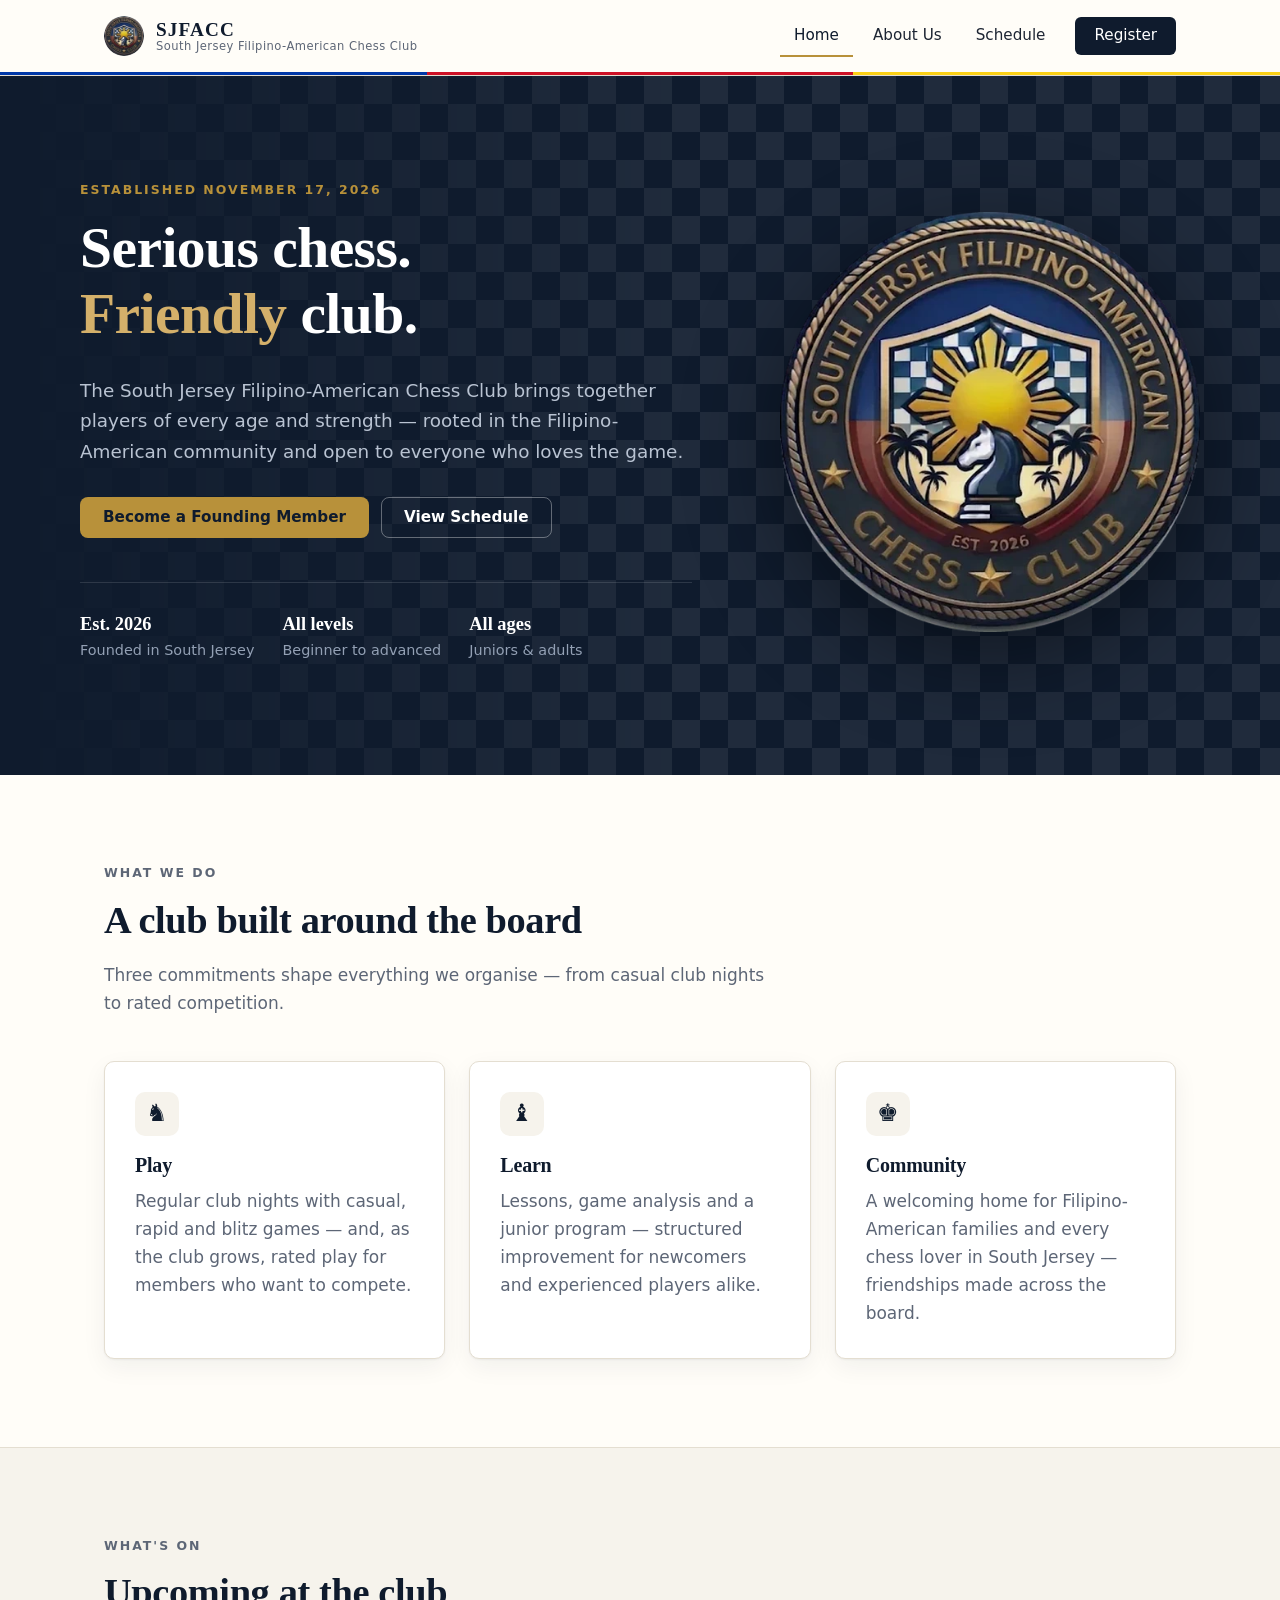
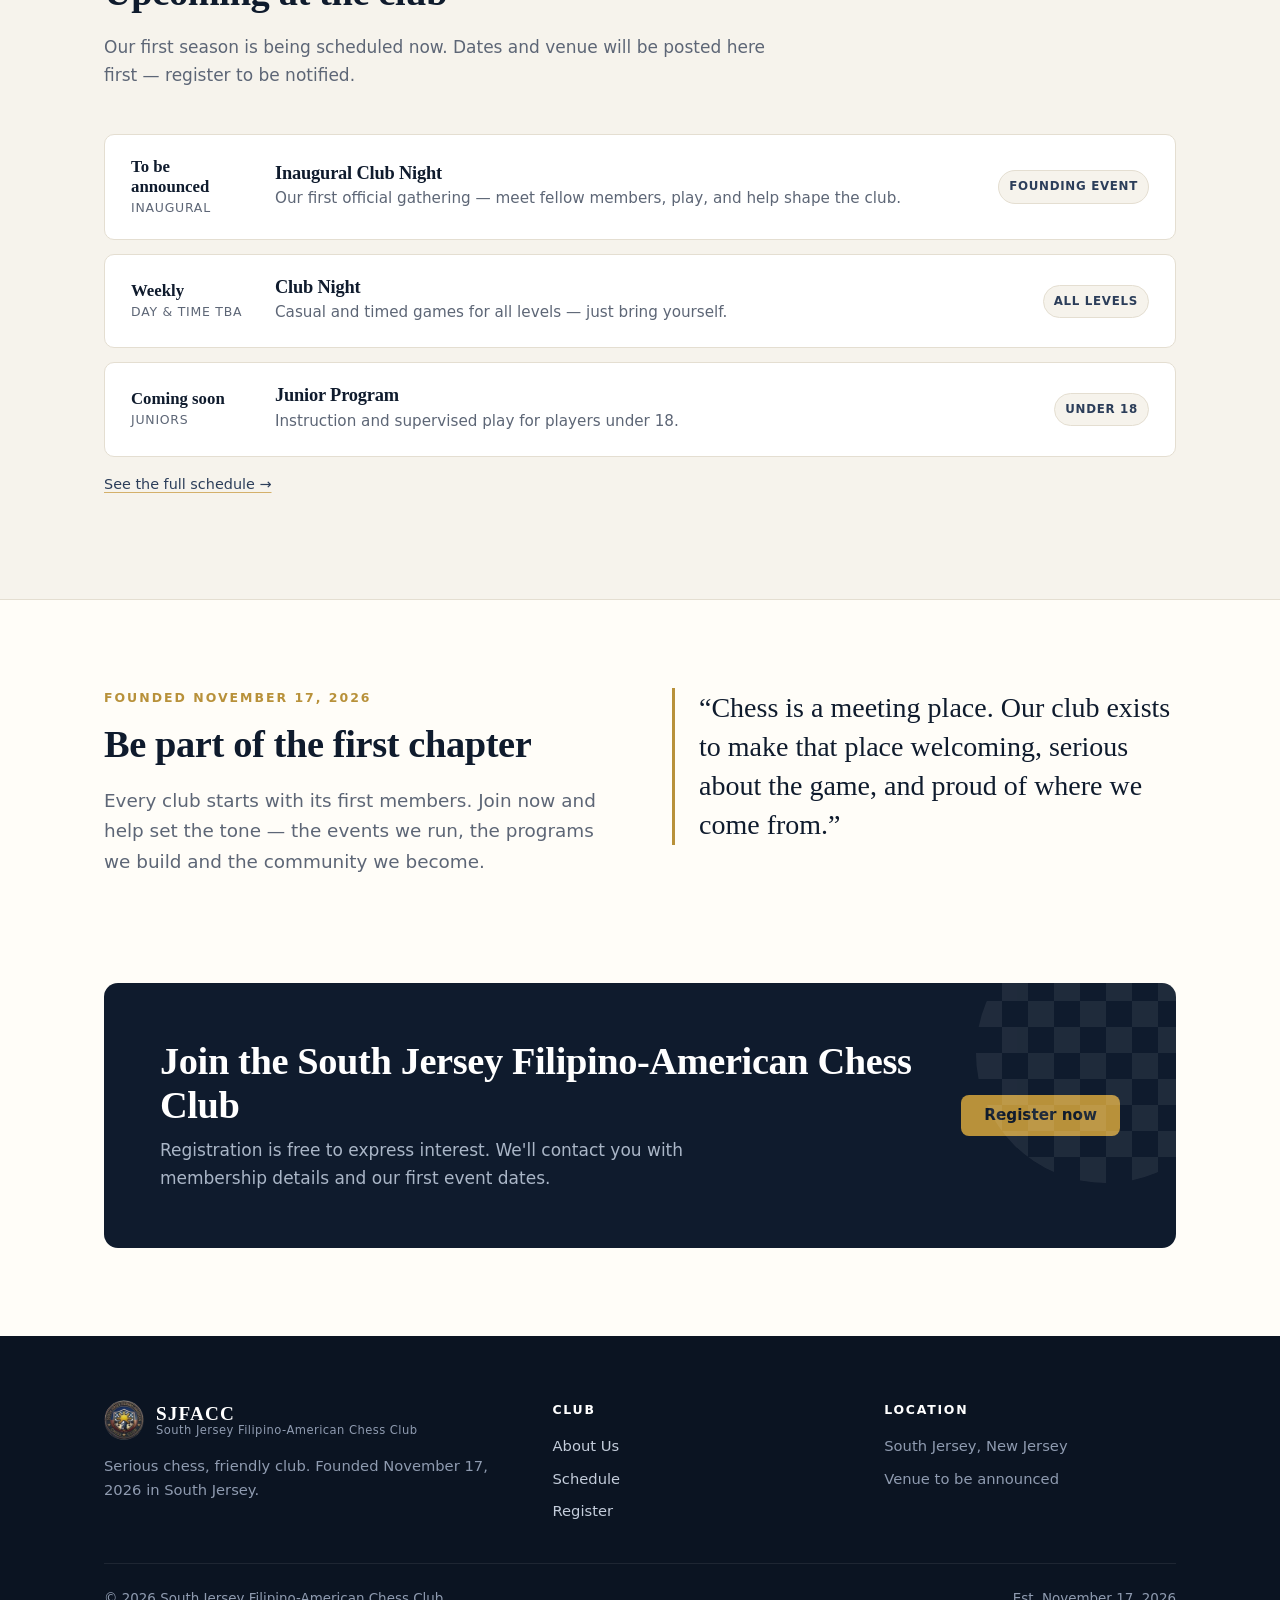
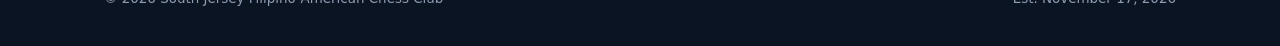
==== index.html @ c13751e2 "chore: automated daily commit sweep — 2026-11-18" ====
<!doctype html>
<html lang="en">
<head>
  <meta charset="utf-8">
  <meta name="viewport" content="width=device-width, initial-scale=1">
  <title>South Jersey Filipino-American Chess Club | SJFACC</title>
  <meta name="description" content="The South Jersey Filipino-American Chess Club — a home for players of every strength. Club nights, rated play, junior training and community. Founded November 17, 2026.">
  <link rel="canonical" href="https://sjfacc.org/">
  <meta property="og:type" content="website">
  <meta property="og:title" content="South Jersey Filipino-American Chess Club">
  <meta property="og:description" content="Serious, friendly chess in South Jersey. Founded November 17, 2026.">
  <meta property="og:url" content="https://sjfacc.org/">
  <meta name="theme-color" content="#0f1b2d">
  <link rel="icon" type="image/png" sizes="32x32" href="/assets/favicon-32.png">
  <link rel="apple-touch-icon" href="/assets/apple-touch-icon.png">
  <meta property="og:image" content="https://sjfacc.org/assets/og-image.jpg">
  <meta property="og:image:width" content="1200">
  <meta property="og:image:height" content="630">
  <meta name="twitter:card" content="summary_large_image">
  <link rel="stylesheet" href="/styles.css">
</head>
<body>
  <a class="skip" href="#main">Skip to content</a>

  <header class="site-header">
    <div class="container nav">
      <a class="brand" href="/" aria-label="SJFACC home">
        <img class="brand-mark" src="/assets/logo-96.webp" width="40" height="40" alt="">
        <span class="brand-text"><span class="brand-name">SJFACC</span><span class="brand-sub">South Jersey Filipino-American Chess Club</span></span>
      </a>
      <button class="menu-toggle" aria-expanded="false" aria-controls="nav-links" aria-label="Open menu"><svg width="20" height="20" viewBox="0 0 20 20" aria-hidden="true"><path d="M3 6h14M3 10h14M3 14h14" stroke="currentColor" stroke-width="1.8" stroke-linecap="round"/></svg></button>
      <ul class="nav-links" id="nav-links">
        <li><a href="/" aria-current="page">Home</a></li>
        <li><a href="/about.html">About Us</a></li>
        <li><a href="/schedule.html">Schedule</a></li>
        <li><a class="btn btn-primary" href="/register.html">Register</a></li>
      </ul>
    </div>
    <div class="tricolor" aria-hidden="true"></div>
  </header>

  <main id="main">
    <section class="hero">
      <div class="container hero-inner">
        <div>
          <p class="eyebrow">Established November 17, 2026</p>
          <h1>Serious chess.<br><em>Friendly</em> club.</h1>
          <p class="lead">The South Jersey Filipino-American Chess Club brings together players of every age and strength — rooted in the Filipino-American community and open to everyone who loves the game.</p>
          <div class="hero-actions">
            <a class="btn btn-gold" href="/register.html">Become a Founding Member</a>
            <a class="btn btn-ghost" href="/schedule.html">View Schedule</a>
          </div>
          <div class="hero-meta">
            <div><strong>Est. 2026</strong><span>Founded in South Jersey</span></div>
            <div><strong>All levels</strong><span>Beginner to advanced</span></div>
            <div><strong>All ages</strong><span>Juniors &amp; adults</span></div>
          </div>
        </div>
        <div class="hero-crest">
          <img src="/assets/logo-512.webp" width="420" height="420" alt="Crest of the South Jersey Filipino-American Chess Club: the Philippine sun over a checkered shield with a chess knight, est. 2026">
        </div>
      </div>
    </section>

    <section class="section">
      <div class="container">
        <div class="section-head">
          <p class="eyebrow">What we do</p>
          <h2>A club built around the board</h2>
          <p>Three commitments shape everything we organise — from casual club nights to rated competition.</p>
        </div>
        <div class="grid-3">
          <article class="card">
            <div class="card-icon" aria-hidden="true">&#9822;</div>
            <h3>Play</h3>
            <p>Regular club nights with casual, rapid and blitz games — and, as the club grows, rated play for members who want to compete.</p>
          </article>
          <article class="card">
            <div class="card-icon" aria-hidden="true">&#9821;</div>
            <h3>Learn</h3>
            <p>Lessons, game analysis and a junior program — structured improvement for newcomers and experienced players alike.</p>
          </article>
          <article class="card">
            <div class="card-icon" aria-hidden="true">&#9818;</div>
            <h3>Community</h3>
            <p>A welcoming home for Filipino-American families and every chess lover in South Jersey — friendships made across the board.</p>
          </article>
        </div>
      </div>
    </section>

    <section class="section section--ivory">
      <div class="container">
        <div class="section-head">
          <p class="eyebrow">What's on</p>
          <h2>Upcoming at the club</h2>
          <p>Our first season is being scheduled now. Dates and venue will be posted here first — register to be notified.</p>
        </div>
        <div class="events">
          <div class="event">
            <div class="event-date"><b>To be announced</b><small>Inaugural</small></div>
            <div><h3>Inaugural Club Night</h3><p>Our first official gathering — meet fellow members, play, and help shape the club.</p></div>
            <span class="badge">Founding event</span>
          </div>
          <div class="event">
            <div class="event-date"><b>Weekly</b><small>Day &amp; time TBA</small></div>
            <div><h3>Club Night</h3><p>Casual and timed games for all levels — just bring yourself.</p></div>
            <span class="badge">All levels</span>
          </div>
          <div class="event">
            <div class="event-date"><b>Coming soon</b><small>Juniors</small></div>
            <div><h3>Junior Program</h3><p>Instruction and supervised play for players under 18.</p></div>
            <span class="badge">Under 18</span>
          </div>
        </div>
        <p class="note"><a href="/schedule.html">See the full schedule &rarr;</a></p>
      </div>
    </section>

    <section class="section">
      <div class="container split">
        <div>
          <p class="eyebrow">Founded November 17, 2026</p>
          <h2>Be part of the first chapter</h2>
          <p class="lead">Every club starts with its first members. Join now and help set the tone — the events we run, the programs we build and the community we become.</p>
        </div>
        <blockquote class="quote">“Chess is a meeting place. Our club exists to make that place welcoming, serious about the game, and proud of where we come from.”</blockquote>
      </div>
    </section>

    <section class="section" style="padding-top:0">
      <div class="container">
        <div class="cta">
          <div>
            <h2>Join the South Jersey Filipino-American Chess Club</h2>
            <p>Registration is free to express interest. We'll contact you with membership details and our first event dates.</p>
          </div>
          <a class="btn btn-gold" href="/register.html">Register now</a>
        </div>
      </div>
    </section>
  </main>

  <footer class="site-footer">
    <div class="container">
      <div class="footer-grid">
        <div>
          <a class="brand" href="/" aria-label="SJFACC home">
            <img class="brand-mark" src="/assets/logo-96.webp" width="40" height="40" alt="">
            <span class="brand-text"><span class="brand-name">SJFACC</span><span class="brand-sub">South Jersey Filipino-American Chess Club</span></span>
          </a>
          <p>Serious chess, friendly club. Founded November 17, 2026 in South Jersey.</p>
        </div>
        <div>
          <h4>Club</h4>
          <ul><li><a href="/about.html">About Us</a></li><li><a href="/schedule.html">Schedule</a></li><li><a href="/register.html">Register</a></li></ul>
        </div>
        <div>
          <h4>Location</h4>
          <ul><li>South Jersey, New Jersey</li><li>Venue to be announced</li></ul>
        </div>
      </div>
      <div class="footer-bottom">
        <span>&copy; <span data-year>2026</span> South Jersey Filipino-American Chess Club</span>
        <span>Est. November 17, 2026</span>
      </div>
    </div>
  </footer>
  <script src="/script.js"></script>
</body>
</html>
---- styles.css ----
/* South Jersey Filipino-American Chess Club — design system */
:root {
  --ink: #0f1b2d;
  --ink-2: #1a2a42;
  --ink-3: #2c3e5a;
  --ivory: #f6f3ec;
  --paper: #fffdf8;
  --line: #e4ded1;
  --text: #1d2533;
  --muted: #5d6676;
  --gold: #b8913a;
  --gold-2: #d4b06a;
  --ph-blue: #0038a8;
  --ph-red: #ce1126;
  --ph-gold: #fcd116;
  --serif: "Iowan Old Style", "Palatino Linotype", Palatino, Georgia, "Times New Roman", serif;
  --sans: system-ui, -apple-system, "Segoe UI", Roboto, "Helvetica Neue", Arial, sans-serif;
  --radius: 10px;
  --shadow: 0 1px 2px rgba(15, 27, 45, .05), 0 8px 24px rgba(15, 27, 45, .06);
  --max: 1120px;
}

*, *::before, *::after { box-sizing: border-box; }
html { -webkit-text-size-adjust: 100%; scroll-behavior: smooth; }
body {
  margin: 0;
  font-family: var(--sans);
  font-size: 17px;
  line-height: 1.65;
  color: var(--text);
  background: var(--paper);
}
img, svg { display: block; max-width: 100%; }
a { color: var(--ink-3); text-decoration-color: var(--gold-2); text-underline-offset: 3px; }
a:hover { color: var(--ink); }
:focus-visible { outline: 2px solid var(--gold); outline-offset: 3px; border-radius: 4px; }
h1, h2, h3 { font-family: var(--serif); color: var(--ink); line-height: 1.15; font-weight: 600; letter-spacing: -.01em; margin: 0 0 .5em; }
h1 { font-size: clamp(2.2rem, 5vw, 3.6rem); }
h2 { font-size: clamp(1.7rem, 3.2vw, 2.4rem); }
h3 { font-size: 1.25rem; }
p { margin: 0 0 1em; }
.skip { position: absolute; left: -999px; top: 0; background: var(--ink); color: #fff; padding: 8px 14px; z-index: 100; }
.skip:focus { left: 16px; top: 12px; }

.container { width: 100%; max-width: var(--max); margin: 0 auto; padding: 0 24px; }
.eyebrow { font-size: .78rem; font-weight: 600; letter-spacing: .16em; text-transform: uppercase; color: var(--gold); margin: 0 0 14px; }
.lead { font-size: 1.15rem; color: var(--muted); max-width: 60ch; }
.section { padding: 88px 0; }
.section--ivory { background: var(--ivory); border-top: 1px solid var(--line); border-bottom: 1px solid var(--line); }
.section-head { max-width: 680px; margin-bottom: 44px; }
.section-head p { color: var(--muted); }

/* Philippine-flag tri-colour rule (used once, under the header) */
.tricolor { height: 3px; background: linear-gradient(90deg, var(--ph-blue) 0 33.33%, var(--ph-red) 33.33% 66.66%, var(--ph-gold) 66.66% 100%); }

/* Header */
.site-header { position: sticky; top: 0; z-index: 50; background: rgba(255, 253, 248, .94); backdrop-filter: saturate(140%) blur(8px); border-bottom: 1px solid var(--line); }
.nav { display: flex; align-items: center; justify-content: space-between; height: 72px; }
.brand { display: flex; align-items: center; gap: 12px; text-decoration: none; color: var(--ink); }
.brand-mark { width: 40px; height: 40px; flex: none; border-radius: 50%; }
.brand-text { display: flex; flex-direction: column; line-height: 1.1; }
.brand-name { font-family: var(--serif); font-weight: 700; font-size: 1.2rem; letter-spacing: .06em; }
.brand-sub { font-size: .72rem; color: var(--muted); letter-spacing: .04em; }
.nav-links { display: flex; align-items: center; gap: 6px; list-style: none; margin: 0; padding: 0; }
.nav-links a { display: block; padding: 8px 14px; font-size: .95rem; font-weight: 500; color: var(--text); text-decoration: none; border-radius: 6px; }
.nav-links a:hover { background: var(--ivory); }
.nav-links a[aria-current="page"] { color: var(--ink); box-shadow: inset 0 -2px 0 var(--gold); border-radius: 0; }
.nav-links .btn { margin-left: 10px; }
.menu-toggle { display: none; background: none; border: 1px solid var(--line); border-radius: 8px; width: 44px; height: 44px; cursor: pointer; color: var(--ink); }
.menu-toggle svg { margin: auto; }

/* Buttons */
.btn { display: inline-flex; align-items: center; justify-content: center; gap: 8px; padding: 12px 22px; border-radius: 8px; font: 600 .95rem/1 var(--sans); text-decoration: none; border: 1px solid transparent; cursor: pointer; transition: background-color .15s, color .15s, border-color .15s; }
.btn-primary { background: var(--ink); color: #fff; }
.btn-primary:hover { background: var(--ink-3); color: #fff; }
.btn-gold { background: var(--gold); color: var(--ink); }
.btn-gold:hover { background: var(--gold-2); color: var(--ink); }
.btn-ghost { border-color: rgba(255, 255, 255, .35); color: #fff; }
.btn-ghost:hover { border-color: #fff; color: #fff; background: rgba(255, 255, 255, .06); }
.nav-links .btn-primary { padding: 10px 18px; color: #fff; }
.nav-links .btn-primary:hover { background: var(--ink-3); }

/* Hero */
.hero { position: relative; overflow: hidden; background: var(--ink); color: #dfe5ee; }
.hero::before { content: ""; position: absolute; inset: 0; opacity: .07; background: repeating-conic-gradient(#fff 0 25%, transparent 0 50%) 0 0 / 56px 56px; mask-image: linear-gradient(90deg, transparent 0%, #000 55%); -webkit-mask-image: linear-gradient(90deg, transparent 0%, #000 55%); }
.hero-inner { position: relative; display: grid; grid-template-columns: 1.15fr .85fr; gap: 56px; align-items: center; padding: 104px 0 112px; }
.hero h1 { color: #fff; }
.hero h1 em { font-style: normal; color: var(--gold-2); }
.hero .lead { color: #b9c3d2; }
.hero-actions { display: flex; flex-wrap: wrap; gap: 12px; margin-top: 30px; }
.hero-meta { display: flex; flex-wrap: wrap; gap: 28px; margin-top: 44px; padding-top: 26px; border-top: 1px solid rgba(255, 255, 255, .12); font-size: .9rem; }
.hero-meta strong { display: block; font-family: var(--serif); font-size: 1.15rem; color: #fff; font-weight: 600; }
.hero-meta span { color: #93a0b4; }

/* Hero crest */
.hero-crest { display: flex; justify-content: flex-end; }
.hero-crest img { width: 100%; max-width: 420px; height: auto; filter: drop-shadow(0 24px 48px rgba(0, 0, 0, .45)); }

/* Page header (inner pages) */
.page-hero { background: var(--ink); color: #c9d2df; padding: 72px 0 64px; position: relative; overflow: hidden; }
.page-hero::before { content: ""; position: absolute; inset: 0; opacity: .06; background: repeating-conic-gradient(#fff 0 25%, transparent 0 50%) 0 0 / 48px 48px; mask-image: linear-gradient(90deg, transparent 30%, #000 100%); -webkit-mask-image: linear-gradient(90deg, transparent 30%, #000 100%); }
.page-hero .container { position: relative; }
.page-hero h1 { color: #fff; font-size: clamp(2rem, 4.2vw, 3rem); }
.page-hero .lead { color: #aab6c7; margin: 0; }

/* Cards / pillars */
.grid-3 { display: grid; grid-template-columns: repeat(3, 1fr); gap: 24px; }
.grid-2 { display: grid; grid-template-columns: repeat(2, 1fr); gap: 24px; }
.card { background: #fff; border: 1px solid var(--line); border-radius: var(--radius); padding: 30px; box-shadow: var(--shadow); }
.card p { color: var(--muted); margin: 0; }
.card-icon { width: 44px; height: 44px; border-radius: 10px; display: grid; place-items: center; background: var(--ivory); color: var(--ink); font-size: 1.5rem; margin-bottom: 18px; font-family: var(--serif); }
.card .tag { display: inline-block; font-size: .72rem; font-weight: 600; letter-spacing: .1em; text-transform: uppercase; color: var(--gold); margin-bottom: 10px; }

/* Event list */
.events { display: grid; gap: 14px; }
.event { display: grid; grid-template-columns: 120px 1fr auto; gap: 24px; align-items: center; background: #fff; border: 1px solid var(--line); border-radius: var(--radius); padding: 22px 26px; }
.event-date { font-family: var(--serif); color: var(--ink); line-height: 1.2; }
.event-date b { display: block; font-size: 1.05rem; }
.event-date small { color: var(--muted); font-family: var(--sans); font-size: .78rem; letter-spacing: .06em; text-transform: uppercase; }
.event h3 { margin: 0 0 2px; font-size: 1.15rem; }
.event p { margin: 0; color: var(--muted); font-size: .95rem; }
.badge { font-size: .74rem; font-weight: 600; letter-spacing: .06em; text-transform: uppercase; padding: 6px 10px; border-radius: 999px; background: var(--ivory); color: var(--ink-3); border: 1px solid var(--line); white-space: nowrap; }

/* Split / feature */
.split { display: grid; grid-template-columns: 1fr 1fr; gap: 64px; align-items: start; }
.split--form { grid-template-columns: 1.5fr 1fr; }
.values { list-style: none; margin: 0; padding: 0; display: grid; gap: 22px; }
.values li { display: grid; grid-template-columns: 34px 1fr; gap: 14px; }
.values .num { font-family: var(--serif); color: var(--gold); font-size: 1.1rem; padding-top: 2px; }
.values h3 { margin: 0 0 4px; font-size: 1.1rem; }
.values p { margin: 0; color: var(--muted); }
.quote { font-family: var(--serif); font-size: clamp(1.35rem, 2.4vw, 1.75rem); line-height: 1.4; color: var(--ink); margin: 0; padding-left: 24px; border-left: 3px solid var(--gold); }

/* Table */
.table-wrap { overflow-x: auto; border: 1px solid var(--line); border-radius: var(--radius); background: #fff; box-shadow: var(--shadow); }
table { width: 100%; border-collapse: collapse; font-size: .97rem; min-width: 640px; }
th, td { text-align: left; padding: 16px 22px; border-bottom: 1px solid var(--line); vertical-align: top; }
th { font-size: .74rem; letter-spacing: .12em; text-transform: uppercase; color: var(--muted); font-weight: 600; background: var(--ivory); }
tbody tr:last-child td { border-bottom: 0; }
td strong { font-family: var(--serif); color: var(--ink); font-size: 1.05rem; font-weight: 600; }
.tba { color: var(--muted); font-style: italic; }
.note { font-size: .9rem; color: var(--muted); margin-top: 16px; }

/* CTA band */
.cta { background: var(--ink); color: #c9d2df; border-radius: 14px; padding: 56px; display: grid; grid-template-columns: 1fr auto; gap: 32px; align-items: center; position: relative; overflow: hidden; }
.cta::after { content: ""; position: absolute; right: -60px; top: -60px; width: 260px; height: 260px; opacity: .07; background: repeating-conic-gradient(#fff 0 25%, transparent 0 50%) 0 0 / 52px 52px; border-radius: 50%; }
.cta h2 { color: #fff; margin-bottom: 8px; }
.cta p { margin: 0; color: #aab6c7; max-width: 52ch; }

/* Form */
.form-card { background: #fff; border: 1px solid var(--line); border-radius: 14px; padding: 40px; box-shadow: var(--shadow); }
.form-grid { display: grid; grid-template-columns: 1fr 1fr; gap: 20px 22px; }
.field { display: flex; flex-direction: column; gap: 7px; }
.field--full { grid-column: 1 / -1; }
label, legend { font-size: .9rem; font-weight: 600; color: var(--ink); }
.req { color: var(--ph-red); }
.hint { font-size: .82rem; color: var(--muted); font-weight: 400; }
input[type=text], input[type=email], input[type=tel], select, textarea {
  font: inherit; font-size: .98rem; color: var(--text); background: var(--paper);
  border: 1px solid #d6cfbf; border-radius: 8px; padding: 12px 14px; width: 100%;
  transition: border-color .15s, box-shadow .15s;
}
textarea { min-height: 120px; resize: vertical; }
input:focus, select:focus, textarea:focus { outline: none; border-color: var(--gold); box-shadow: 0 0 0 3px rgba(184, 145, 58, .18); }
fieldset { border: 0; padding: 0; margin: 0; }
.checks { display: grid; grid-template-columns: repeat(auto-fit, minmax(190px, 1fr)); gap: 10px; margin-top: 8px; }
.check { display: flex; align-items: flex-start; gap: 10px; font-weight: 500; font-size: .95rem; color: var(--text); background: var(--paper); border: 1px solid var(--line); border-radius: 8px; padding: 11px 14px; cursor: pointer; }
.check input { margin-top: 4px; accent-color: var(--ink); }
.consent { display: flex; gap: 12px; align-items: flex-start; font-weight: 400; font-size: .92rem; color: var(--muted); }
.consent input { margin-top: 5px; accent-color: var(--ink); }
.form-actions { display: flex; flex-wrap: wrap; align-items: center; gap: 18px; margin-top: 28px; padding-top: 24px; border-top: 1px solid var(--line); }
.form-actions p { margin: 0; font-size: .85rem; color: var(--muted); }
.notice { display: none; margin-top: 20px; padding: 16px 18px; border-radius: 8px; background: var(--ivory); border: 1px solid var(--line); border-left: 3px solid var(--gold); font-size: .95rem; }
.notice.is-visible { display: block; }
.hidden { display: none !important; }
.hp { position: absolute; left: -5000px; }
.aside-list { list-style: none; padding: 0; margin: 0; display: grid; gap: 18px; }
.aside-list li { display: grid; grid-template-columns: 28px 1fr; gap: 12px; color: var(--muted); }
.aside-list b { color: var(--ink); display: block; }
.aside-list .dot { width: 28px; height: 28px; border-radius: 50%; background: var(--ivory); border: 1px solid var(--line); display: grid; place-items: center; font-family: var(--serif); font-size: .9rem; color: var(--gold); }

/* Footer */
.site-footer { background: #0b1422; color: #8f9bb0; padding: 64px 0 36px; font-size: .92rem; }
.footer-grid { display: grid; grid-template-columns: 1.4fr 1fr 1fr; gap: 40px; padding-bottom: 40px; border-bottom: 1px solid rgba(255, 255, 255, .08); }
.site-footer .brand { color: #fff; margin-bottom: 14px; }
.site-footer .brand-sub { color: #8f9bb0; }
.site-footer h4 { color: #fff; font-size: .78rem; letter-spacing: .14em; text-transform: uppercase; margin: 0 0 14px; font-weight: 600; }
.site-footer ul { list-style: none; padding: 0; margin: 0; display: grid; gap: 8px; }
.site-footer a { color: #c4cddb; text-decoration: none; }
.site-footer a:hover { color: #fff; }
.footer-bottom { display: flex; justify-content: space-between; flex-wrap: wrap; gap: 12px; padding-top: 24px; font-size: .84rem; }

/* 404 */
.notfound { min-height: 60vh; display: grid; place-items: center; text-align: center; padding: 80px 0; }
.notfound .code { font-family: var(--serif); font-size: 5rem; color: var(--gold); line-height: 1; margin-bottom: 12px; }

/* Responsive */
@media (max-width: 960px) {
  .hero-inner { grid-template-columns: 1fr; padding: 72px 0 80px; gap: 48px; }
  .hero-crest { justify-content: center; }
  .hero-crest img { max-width: 280px; }
  .split { grid-template-columns: 1fr; gap: 40px; }
  .grid-3 { grid-template-columns: 1fr; }
  .footer-grid { grid-template-columns: 1fr 1fr; }
  .footer-grid > :first-child { grid-column: 1 / -1; }
}
@media (max-width: 780px) {
  body { font-size: 16px; }
  .container { padding: 0 16px; }
  .section { padding: 64px 0; }
  .menu-toggle { display: grid; }
  .nav-links { position: absolute; top: 72px; left: 0; right: 0; flex-direction: column; align-items: stretch; gap: 0; padding: 8px 16px 18px; background: var(--paper); border-bottom: 1px solid var(--line); box-shadow: 0 12px 24px rgba(15, 27, 45, .08); display: none; }
  .nav-links.is-open { display: flex; }
  .nav-links a { padding: 13px 4px; border-bottom: 1px solid var(--line); border-radius: 0; }
  .nav-links a[aria-current="page"] { box-shadow: inset 3px 0 0 var(--gold); padding-left: 12px; }
  .nav-links .btn, .nav-links .btn-primary { margin: 14px 0 0; padding: 14px 18px; border-bottom: 0; border-radius: 8px; justify-content: center; text-align: center; }
  .grid-2, .form-grid { grid-template-columns: 1fr; }
  .event { grid-template-columns: 1fr; gap: 10px; padding: 20px; }
  .event .badge { justify-self: start; }
  .cta { grid-template-columns: 1fr; padding: 36px 26px; }
  .form-card { padding: 26px 20px; }
  .hero-meta { gap: 20px; }
  .footer-grid { grid-template-columns: 1fr; }
}
@media (max-width: 420px) {
  .brand { gap: 10px; }
  .brand-mark { width: 36px; height: 36px; }
  .brand-sub { font-size: .62rem; letter-spacing: 0; white-space: nowrap; }
}
@media (prefers-reduced-motion: reduce) { html { scroll-behavior: auto; } * { transition: none !important; } }
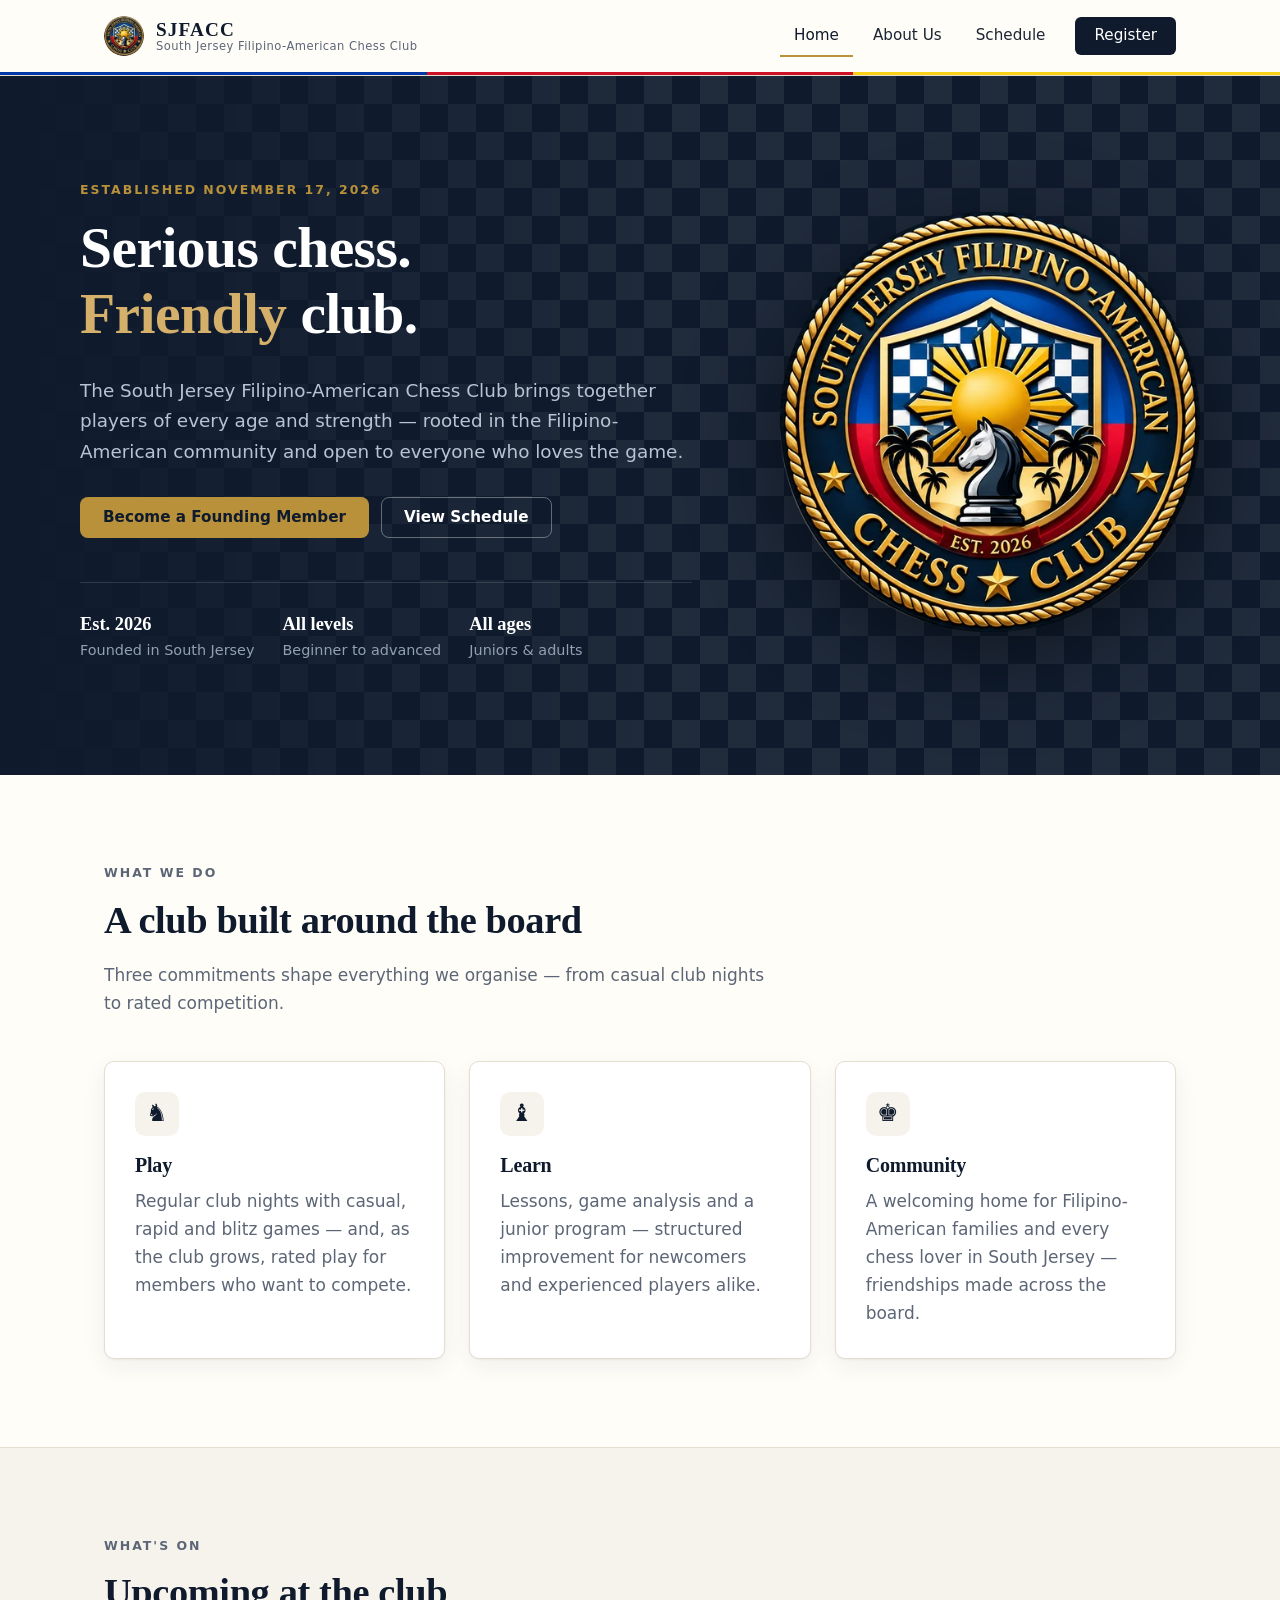
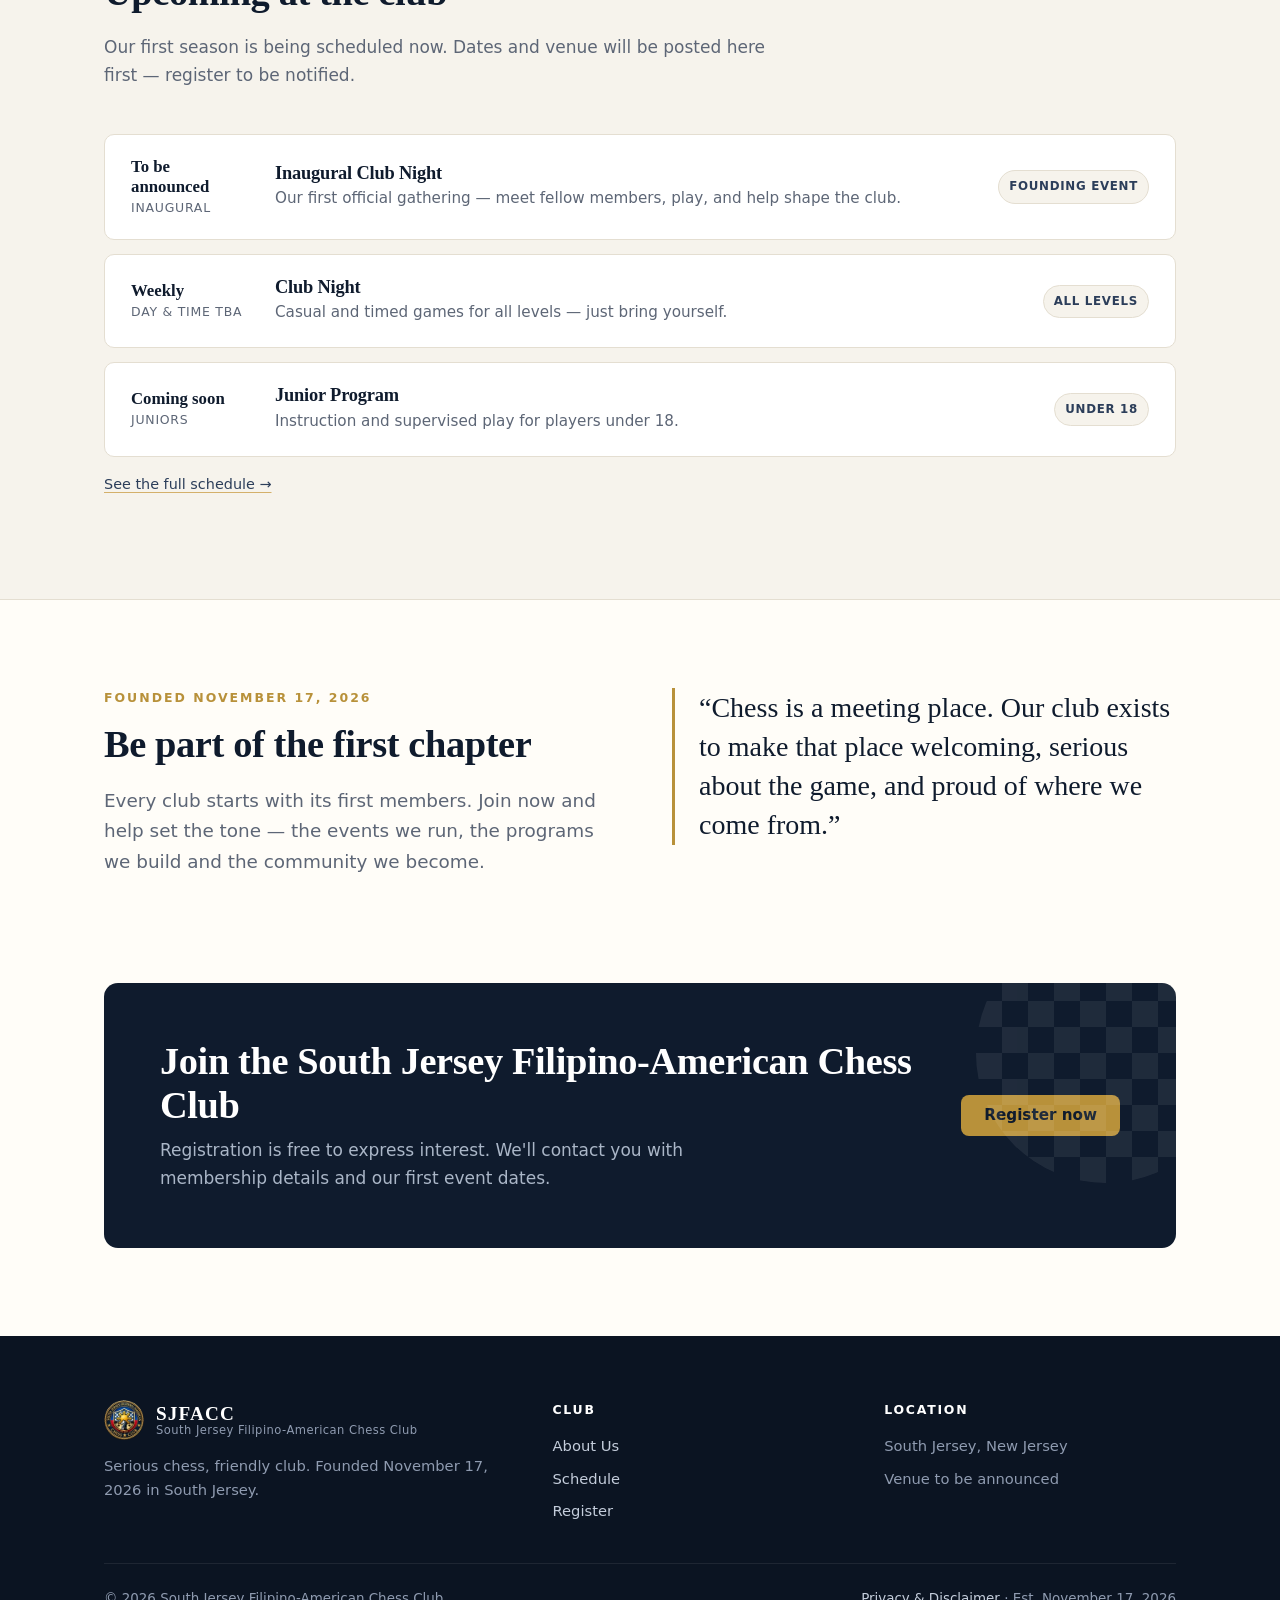
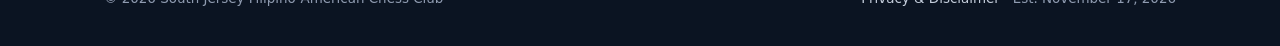
==== commit 798c1210: "feat: interim Privacy & Disclaimer page for Board review; optional photo permission on register form" ====
--- a/index.html
+++ b/index.html
@@ -162,7 +162,7 @@
       </div>
       <div class="footer-bottom">
         <span>&copy; <span data-year>2026</span> South Jersey Filipino-American Chess Club</span>
-        <span>Est. November 17, 2026</span>
+        <span><a href="/privacy.html">Privacy &amp; Disclaimer</a> · Est. November 17, 2026</span>
       </div>
     </div>
   </footer>
--- a/styles.css
+++ b/styles.css
@@ -168,6 +168,7 @@
 .check input { margin-top: 4px; accent-color: var(--ink); }
 .consent { display: flex; gap: 12px; align-items: flex-start; font-weight: 400; font-size: .92rem; color: var(--muted); }
 .consent input { margin-top: 5px; accent-color: var(--ink); }
+.consent b { font-weight: 600; color: var(--ink); }
 .form-actions { display: flex; flex-wrap: wrap; align-items: center; gap: 18px; margin-top: 28px; padding-top: 24px; border-top: 1px solid var(--line); }
 .form-actions p { margin: 0; font-size: .85rem; color: var(--muted); }
 .notice { display: none; margin-top: 20px; padding: 16px 18px; border-radius: 8px; background: var(--ivory); border: 1px solid var(--line); border-left: 3px solid var(--gold); font-size: .95rem; }
@@ -189,6 +190,21 @@
 .site-footer a { color: #c4cddb; text-decoration: none; }
 .site-footer a:hover { color: #fff; }
 .footer-bottom { display: flex; justify-content: space-between; flex-wrap: wrap; gap: 12px; padding-top: 24px; font-size: .84rem; }
+
+/* Privacy & Disclaimer page */
+.draft-banner { max-width: 760px; margin: 0 0 40px; padding: 18px 22px; border-radius: var(--radius); background: #fff8e6; border: 1px solid #ecd9a6; border-left: 4px solid var(--gold); }
+.draft-banner strong { display: block; font-family: var(--serif); color: var(--ink); font-size: 1.1rem; margin-bottom: 4px; }
+.draft-banner p { margin: 0; color: var(--muted); font-size: .95rem; }
+.prose { max-width: 760px; }
+.prose h2 { font-size: 1.45rem; margin: 44px 0 12px; scroll-margin-top: 96px; }
+.prose h2 span { color: var(--gold); margin-right: 6px; }
+.prose ul { margin: 0 0 1em; padding-left: 1.2em; }
+.prose li { margin-bottom: 6px; }
+.prose li::marker { color: var(--gold); }
+.updated { font-size: .88rem; color: var(--muted); padding-bottom: 18px; border-bottom: 1px solid var(--line); }
+.board { display: inline-block; font-size: .7rem; font-weight: 600; letter-spacing: .06em; text-transform: uppercase; padding: 2px 8px; border-radius: 999px; background: #fff8e6; color: #8a6a1f; border: 1px solid #ecd9a6; vertical-align: 2px; white-space: nowrap; }
+.footer-bottom a { color: #c4cddb; }
+@media print { .site-header, .site-footer, .skip, .page-hero::before { display: none; } .page-hero { background: none; color: #000; padding: 0; } .page-hero h1 { color: #000; } .section { padding: 16px 0; } .board { border: 1px solid #000; } }
 
 /* 404 */
 .notfound { min-height: 60vh; display: grid; place-items: center; text-align: center; padding: 80px 0; }
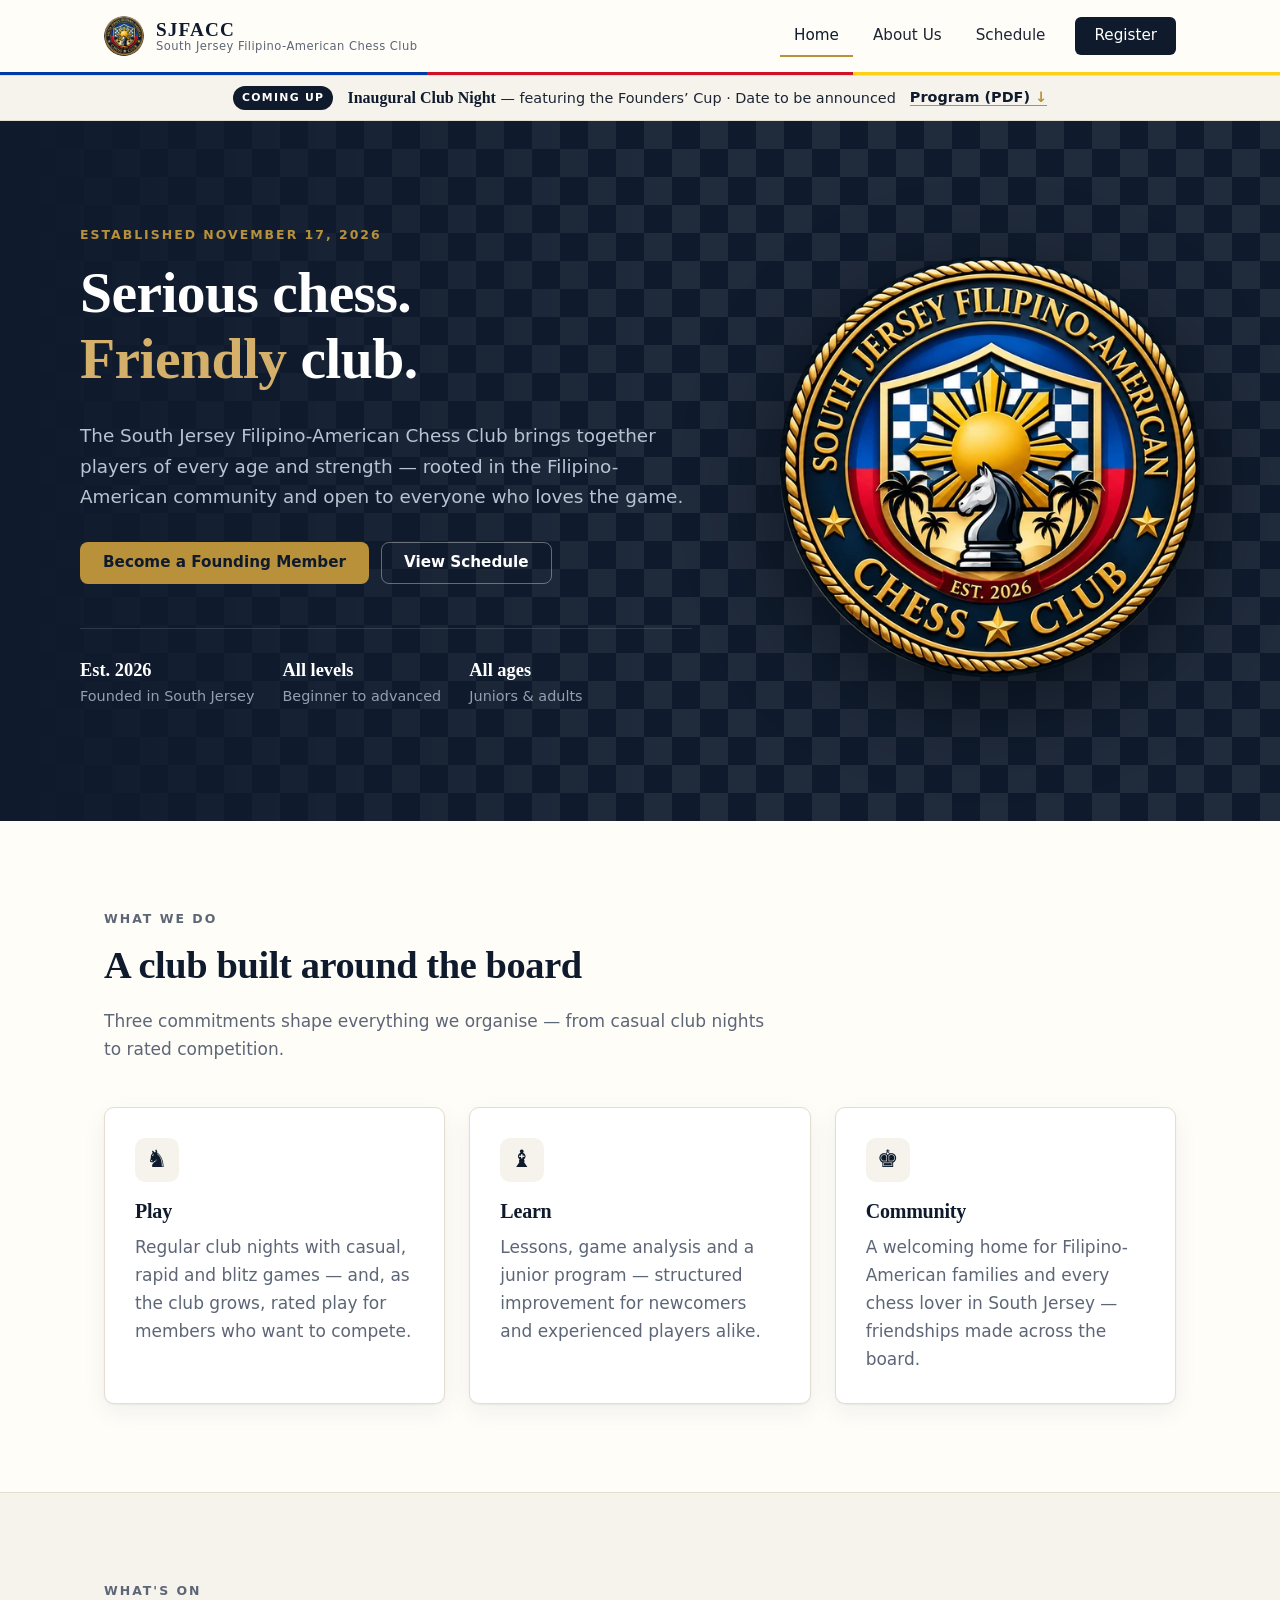
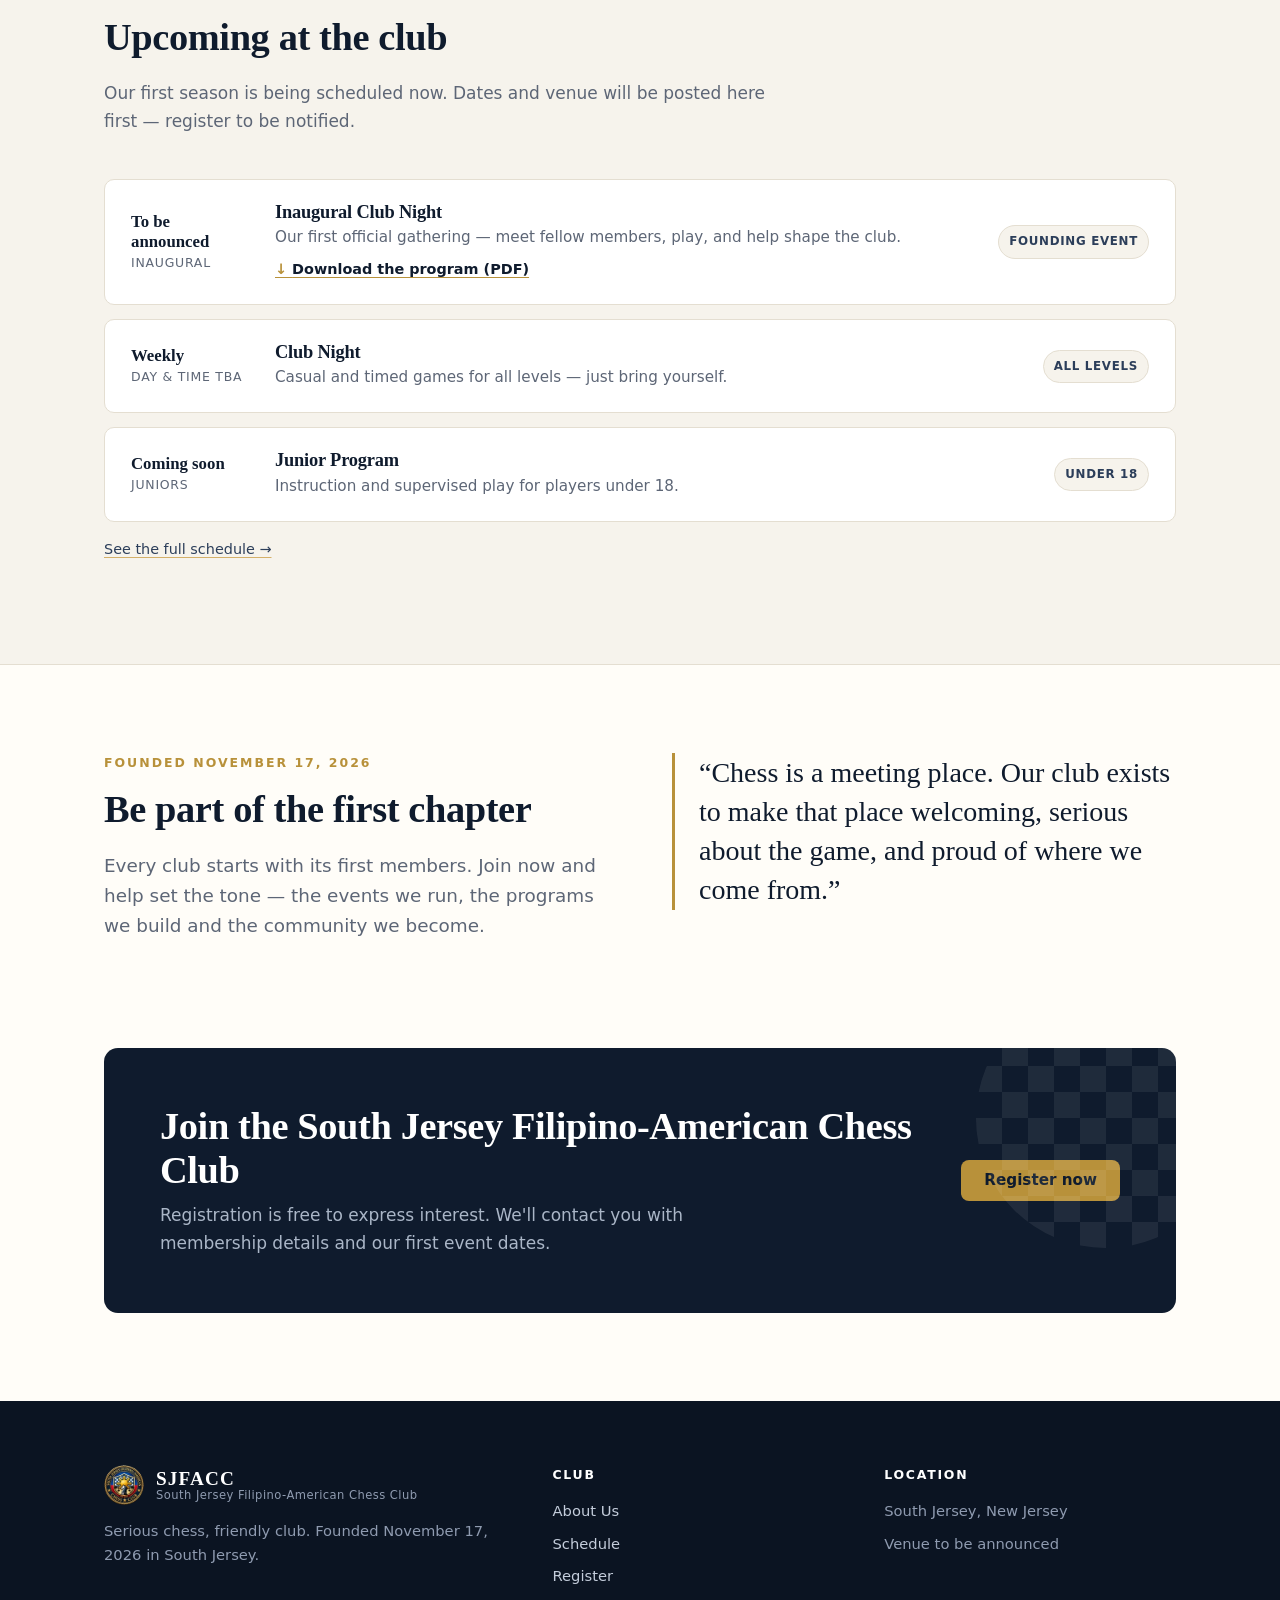
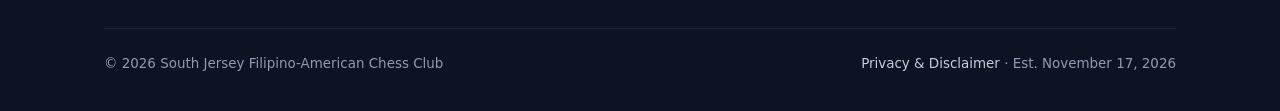
==== commit ea31b8bd: "feat: Inaugural Club Night announcement bar on every page; downloadable program PDF (with QR code to" ====
--- a/index.html
+++ b/index.html
@@ -38,6 +38,13 @@
     </div>
     <div class="tricolor" aria-hidden="true"></div>
   </header>
+  <div class="announce">
+    <div class="container announce-inner">
+      <span class="announce-tag">Coming up</span>
+      <span class="announce-text"><a href="/schedule.html#inaugural"><b>Inaugural Club Night</b></a> <span class="announce-extra">&mdash; featuring the Founders&rsquo; Cup</span> &middot; Date to be announced</span>
+      <a class="announce-link" href="/downloads/sjfacc-inaugural-club-night-program.pdf" download>Program (PDF)</a>
+    </div>
+  </div>
 
   <main id="main">
     <section class="hero">
@@ -99,7 +106,7 @@
         <div class="events">
           <div class="event">
             <div class="event-date"><b>To be announced</b><small>Inaugural</small></div>
-            <div><h3>Inaugural Club Night</h3><p>Our first official gathering — meet fellow members, play, and help shape the club.</p></div>
+            <div><h3>Inaugural Club Night</h3><p>Our first official gathering — meet fellow members, play, and help shape the club.</p><a class="event-link" href="/downloads/sjfacc-inaugural-club-night-program.pdf" download>Download the program (PDF)</a></div>
             <span class="badge">Founding event</span>
           </div>
           <div class="event">
--- a/styles.css
+++ b/styles.css
@@ -191,6 +191,20 @@
 .site-footer a:hover { color: #fff; }
 .footer-bottom { display: flex; justify-content: space-between; flex-wrap: wrap; gap: 12px; padding-top: 24px; font-size: .84rem; }
 
+/* Announcement bar (Inaugural Club Night) */
+.announce { background: var(--ivory); border-bottom: 1px solid var(--line); font-size: .9rem; }
+.announce-inner { display: flex; align-items: center; justify-content: center; gap: 8px 14px; flex-wrap: wrap; padding-top: 9px; padding-bottom: 9px; text-align: center; }
+.announce-tag { font-size: .68rem; font-weight: 700; letter-spacing: .12em; text-transform: uppercase; color: #fff; background: var(--ink); padding: 3px 9px; border-radius: 999px; }
+.announce-text { color: var(--text); }
+.announce-text a { color: var(--ink); text-decoration: none; }
+.announce-text a:hover { text-decoration: underline; }
+.announce-text b { font-family: var(--serif); font-size: 1rem; }
+.announce-link { font-weight: 600; color: var(--ink); text-decoration-color: var(--gold); white-space: nowrap; }
+.announce-link::after { content: " \2193"; color: var(--gold); }
+.event-link { display: inline-block; margin-top: 8px; font-size: .9rem; font-weight: 600; color: var(--ink); text-decoration-color: var(--gold); }
+.event-link::before { content: "\2193  "; color: var(--gold); }
+.event { scroll-margin-top: 96px; }
+
 /* Privacy & Disclaimer page */
 .draft-banner { max-width: 760px; margin: 0 0 40px; padding: 18px 22px; border-radius: var(--radius); background: #fff8e6; border: 1px solid #ecd9a6; border-left: 4px solid var(--gold); }
 .draft-banner strong { display: block; font-family: var(--serif); color: var(--ink); font-size: 1.1rem; margin-bottom: 4px; }
@@ -204,7 +218,7 @@
 .updated { font-size: .88rem; color: var(--muted); padding-bottom: 18px; border-bottom: 1px solid var(--line); }
 .board { display: inline-block; font-size: .7rem; font-weight: 600; letter-spacing: .06em; text-transform: uppercase; padding: 2px 8px; border-radius: 999px; background: #fff8e6; color: #8a6a1f; border: 1px solid #ecd9a6; vertical-align: 2px; white-space: nowrap; }
 .footer-bottom a { color: #c4cddb; }
-@media print { .site-header, .site-footer, .skip, .page-hero::before { display: none; } .page-hero { background: none; color: #000; padding: 0; } .page-hero h1 { color: #000; } .section { padding: 16px 0; } .board { border: 1px solid #000; } }
+@media print { .site-header, .site-footer, .announce, .skip, .page-hero::before { display: none; } .page-hero { background: none; color: #000; padding: 0; } .page-hero h1 { color: #000; } .section { padding: 16px 0; } .board { border: 1px solid #000; } }
 
 /* 404 */
 .notfound { min-height: 60vh; display: grid; place-items: center; text-align: center; padding: 80px 0; }
@@ -237,6 +251,9 @@
   .form-card { padding: 26px 20px; }
   .hero-meta { gap: 20px; }
   .footer-grid { grid-template-columns: 1fr; }
+  .announce { font-size: .84rem; }
+  .announce-inner { gap: 4px 10px; padding-top: 8px; padding-bottom: 8px; }
+  .announce-tag, .announce-extra { display: none; }
 }
 @media (max-width: 420px) {
   .brand { gap: 10px; }
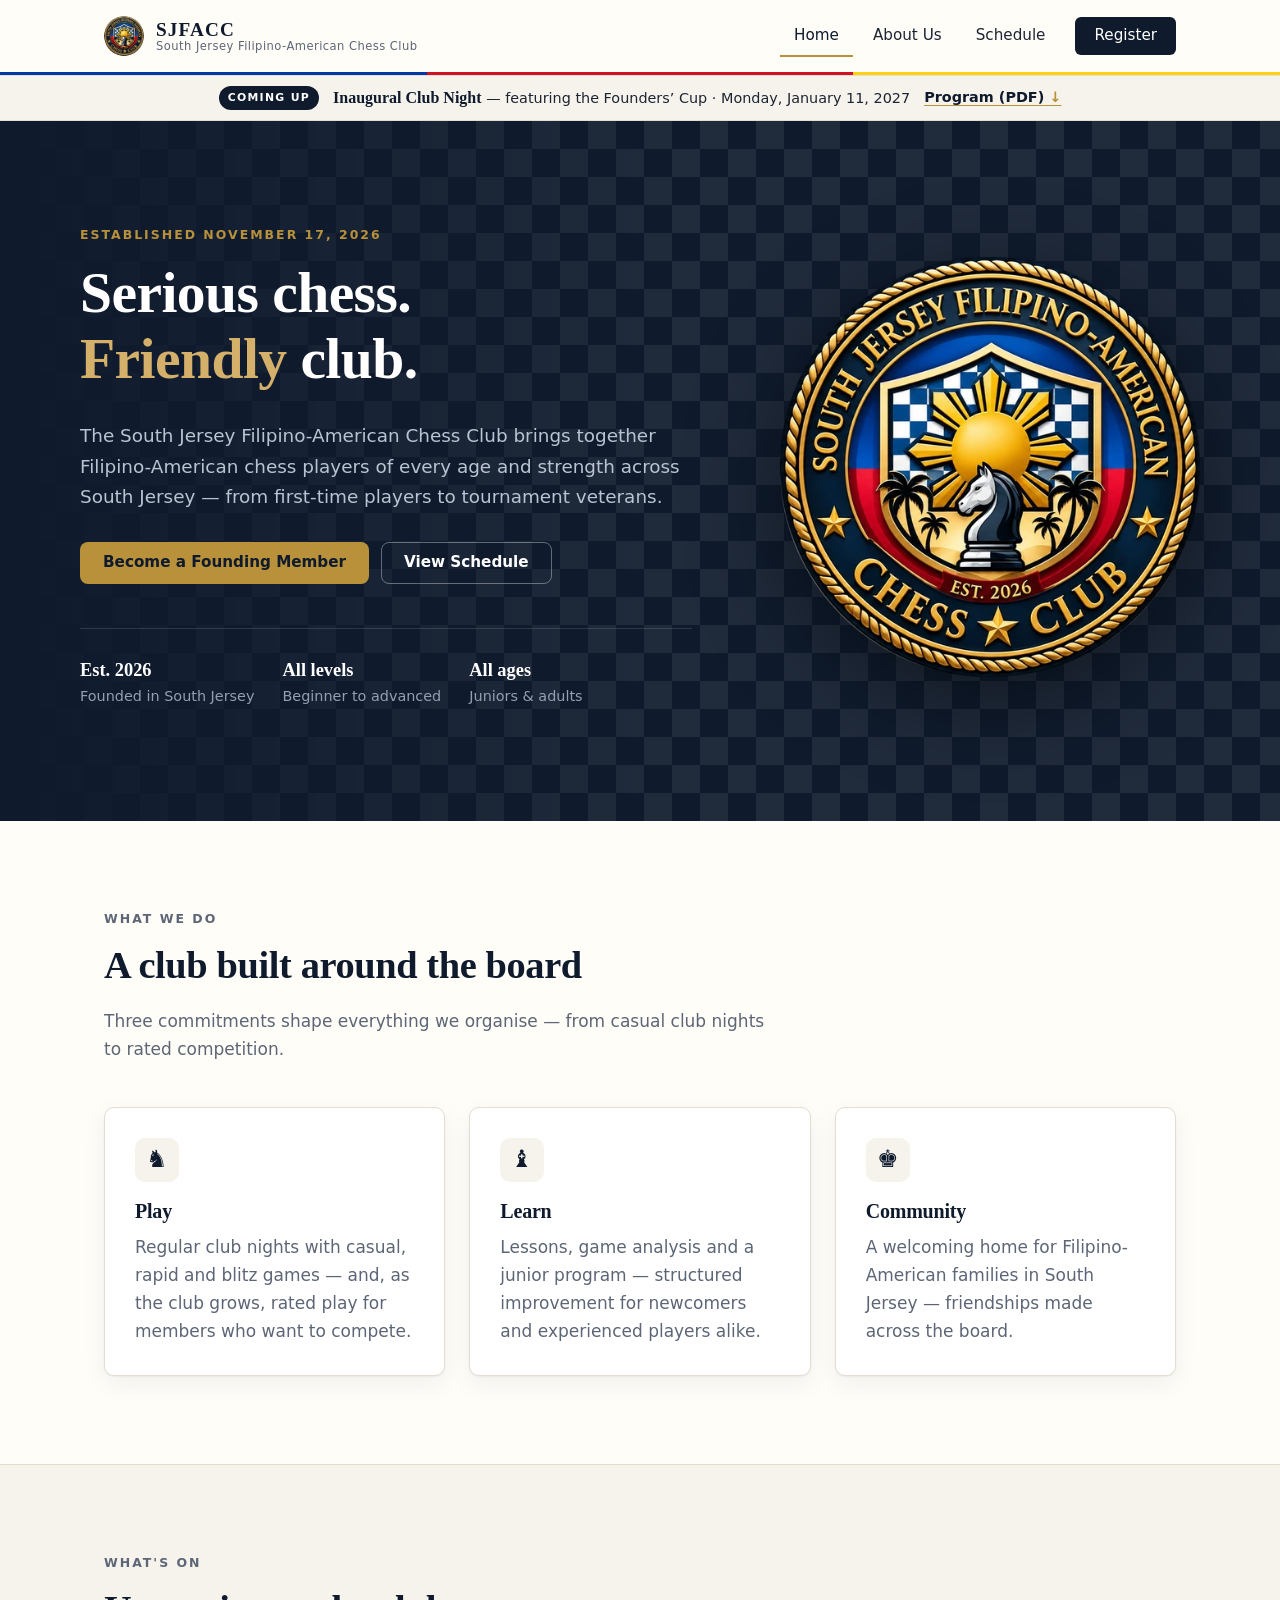
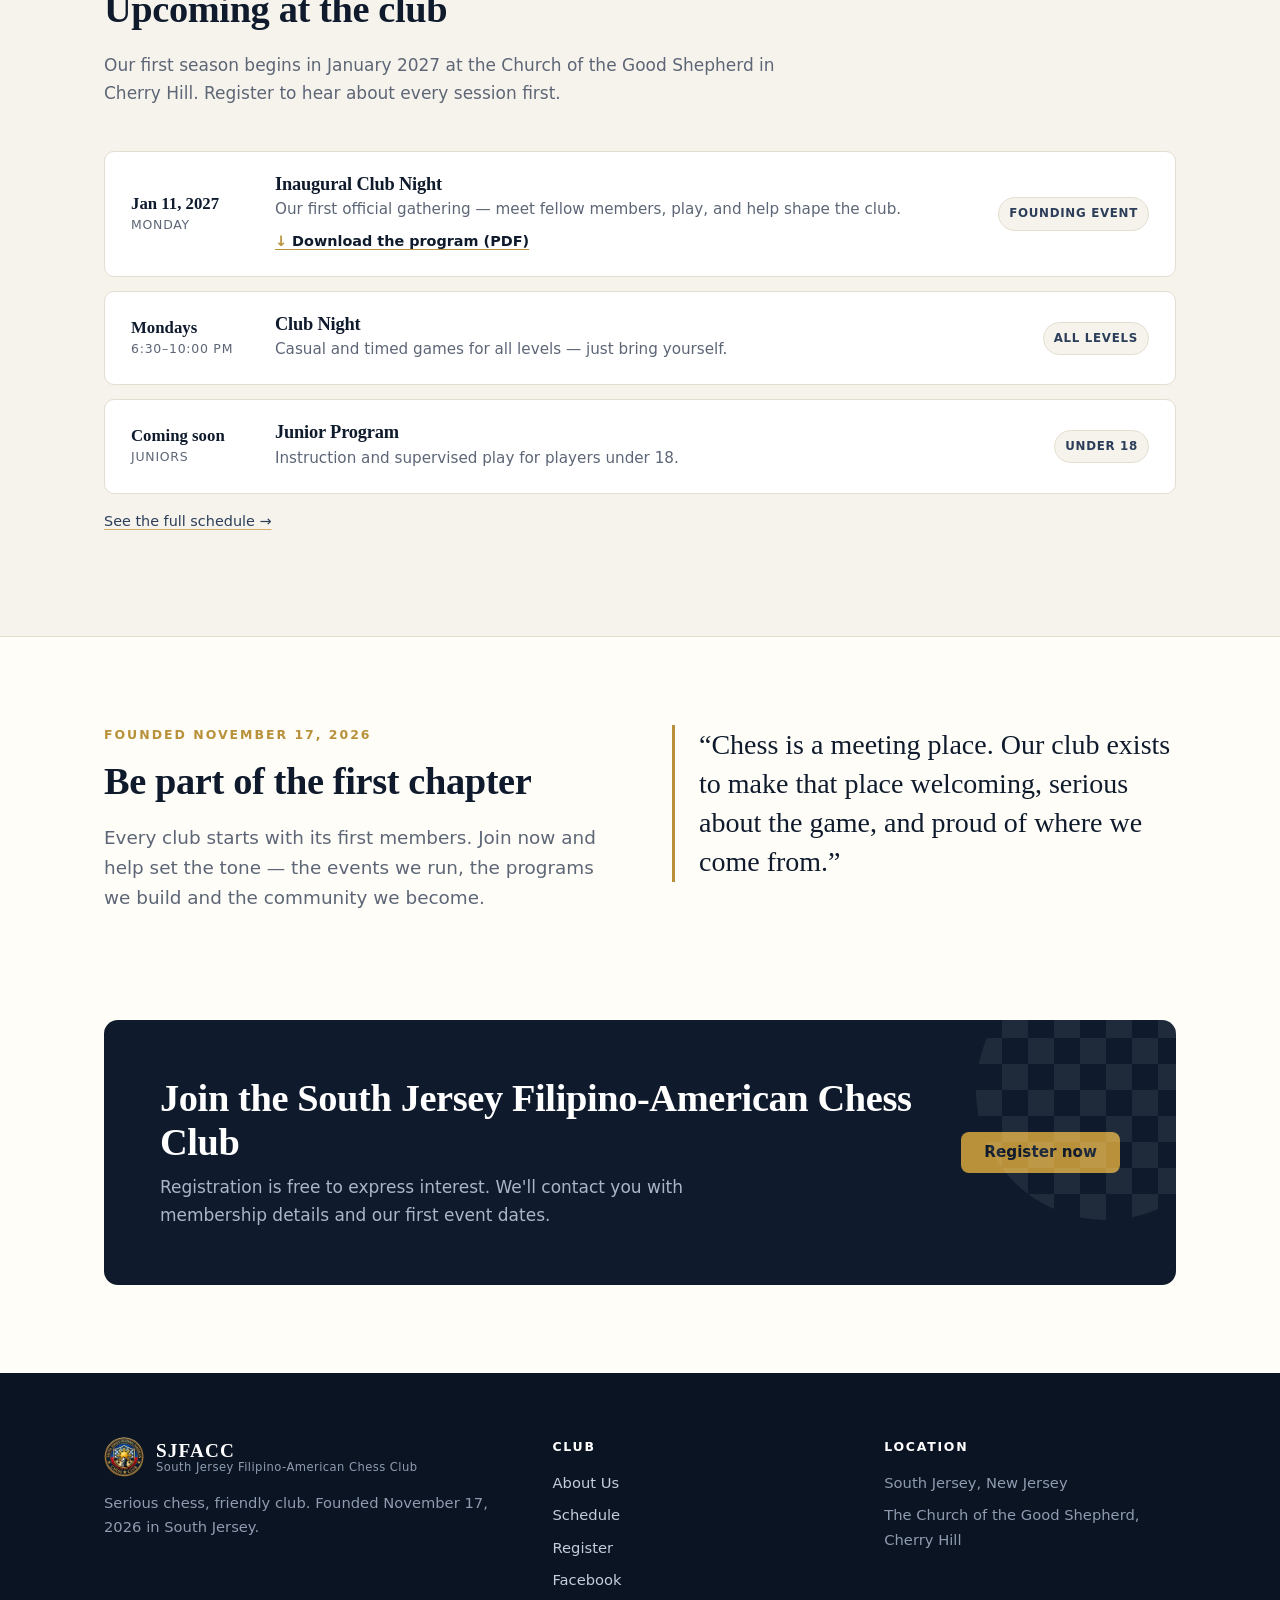
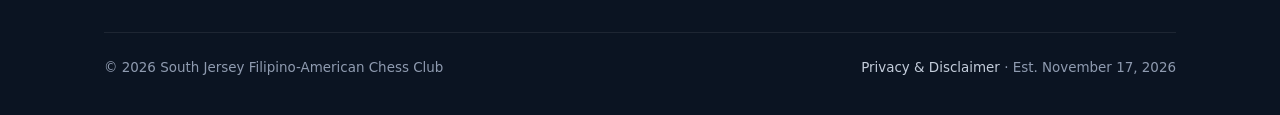
==== commit 81da0141: "content: Facebook page link, founders and partners on About Us, Filipino-American community focus, f" ====
--- a/index.html
+++ b/index.html
@@ -41,7 +41,7 @@
   <div class="announce">
     <div class="container announce-inner">
       <span class="announce-tag">Coming up</span>
-      <span class="announce-text"><a href="/schedule.html#inaugural"><b>Inaugural Club Night</b></a> <span class="announce-extra">&mdash; featuring the Founders&rsquo; Cup</span> &middot; Date to be announced</span>
+      <span class="announce-text"><a href="/schedule.html#inaugural"><b>Inaugural Club Night</b></a> <span class="announce-extra">&mdash; featuring the Founders&rsquo; Cup</span> &middot; Monday, January 11, 2027</span>
       <a class="announce-link" href="/downloads/sjfacc-inaugural-club-night-program.pdf" download>Program (PDF)</a>
     </div>
   </div>
@@ -52,7 +52,7 @@
         <div>
           <p class="eyebrow">Established November 17, 2026</p>
           <h1>Serious chess.<br><em>Friendly</em> club.</h1>
-          <p class="lead">The South Jersey Filipino-American Chess Club brings together players of every age and strength — rooted in the Filipino-American community and open to everyone who loves the game.</p>
+          <p class="lead">The South Jersey Filipino-American Chess Club brings together Filipino-American chess players of every age and strength across South Jersey — from first-time players to tournament veterans.</p>
           <div class="hero-actions">
             <a class="btn btn-gold" href="/register.html">Become a Founding Member</a>
             <a class="btn btn-ghost" href="/schedule.html">View Schedule</a>
@@ -90,7 +90,7 @@
           <article class="card">
             <div class="card-icon" aria-hidden="true">&#9818;</div>
             <h3>Community</h3>
-            <p>A welcoming home for Filipino-American families and every chess lover in South Jersey — friendships made across the board.</p>
+            <p>A welcoming home for Filipino-American families in South Jersey — friendships made across the board.</p>
           </article>
         </div>
       </div>
@@ -101,16 +101,16 @@
         <div class="section-head">
           <p class="eyebrow">What's on</p>
           <h2>Upcoming at the club</h2>
-          <p>Our first season is being scheduled now. Dates and venue will be posted here first — register to be notified.</p>
+          <p>Our first season begins in January 2027 at the Church of the Good Shepherd in Cherry Hill. Register to hear about every session first.</p>
         </div>
         <div class="events">
           <div class="event">
-            <div class="event-date"><b>To be announced</b><small>Inaugural</small></div>
+            <div class="event-date"><b>Jan 11, 2027</b><small>Monday</small></div>
             <div><h3>Inaugural Club Night</h3><p>Our first official gathering — meet fellow members, play, and help shape the club.</p><a class="event-link" href="/downloads/sjfacc-inaugural-club-night-program.pdf" download>Download the program (PDF)</a></div>
             <span class="badge">Founding event</span>
           </div>
           <div class="event">
-            <div class="event-date"><b>Weekly</b><small>Day &amp; time TBA</small></div>
+            <div class="event-date"><b>Mondays</b><small>6:30&ndash;10:00 PM</small></div>
             <div><h3>Club Night</h3><p>Casual and timed games for all levels — just bring yourself.</p></div>
             <span class="badge">All levels</span>
           </div>
@@ -160,11 +160,11 @@
         </div>
         <div>
           <h4>Club</h4>
-          <ul><li><a href="/about.html">About Us</a></li><li><a href="/schedule.html">Schedule</a></li><li><a href="/register.html">Register</a></li></ul>
+          <ul><li><a href="/about.html">About Us</a></li><li><a href="/schedule.html">Schedule</a></li><li><a href="/register.html">Register</a></li><li><a href="https://www.facebook.com/profile.php?id=61596920540950" rel="noopener">Facebook</a></li></ul>
         </div>
         <div>
           <h4>Location</h4>
-          <ul><li>South Jersey, New Jersey</li><li>Venue to be announced</li></ul>
+          <ul><li>South Jersey, New Jersey</li><li>The Church of the Good Shepherd, Cherry Hill</li></ul>
         </div>
       </div>
       <div class="footer-bottom">
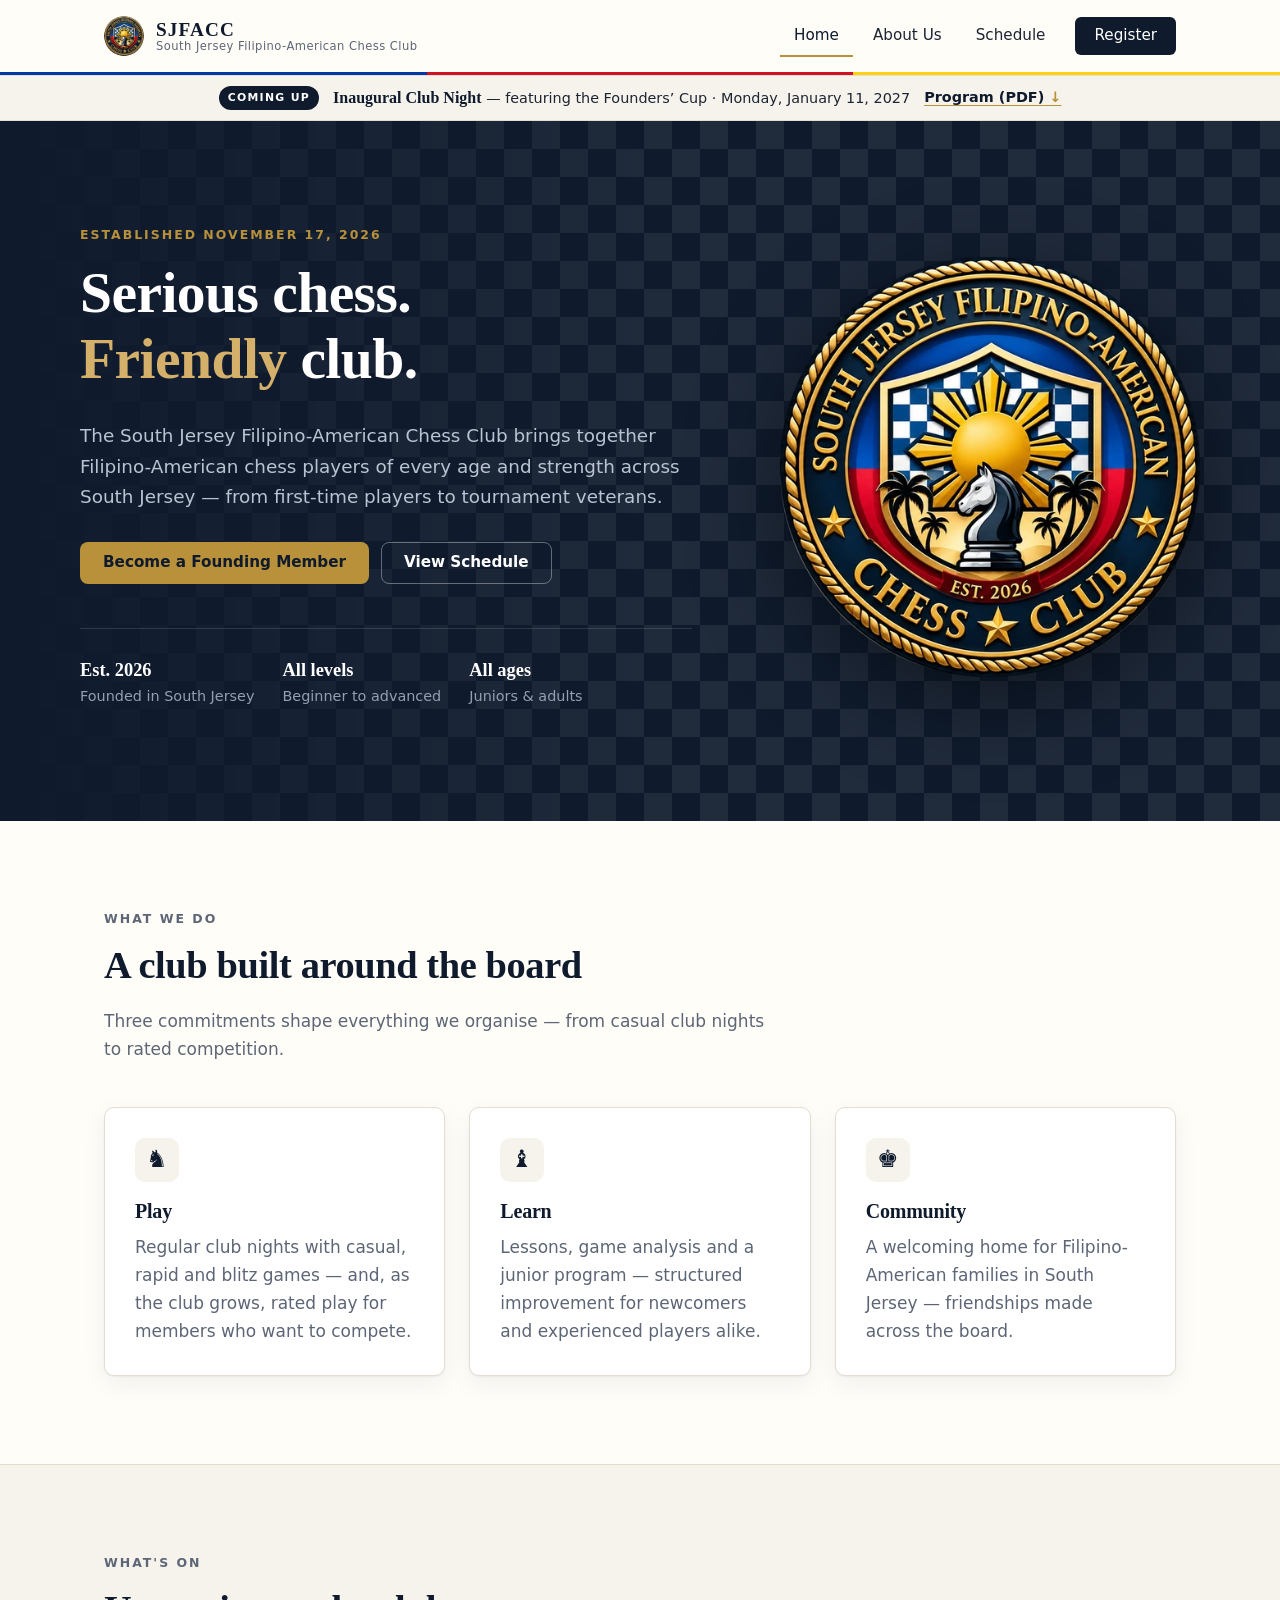
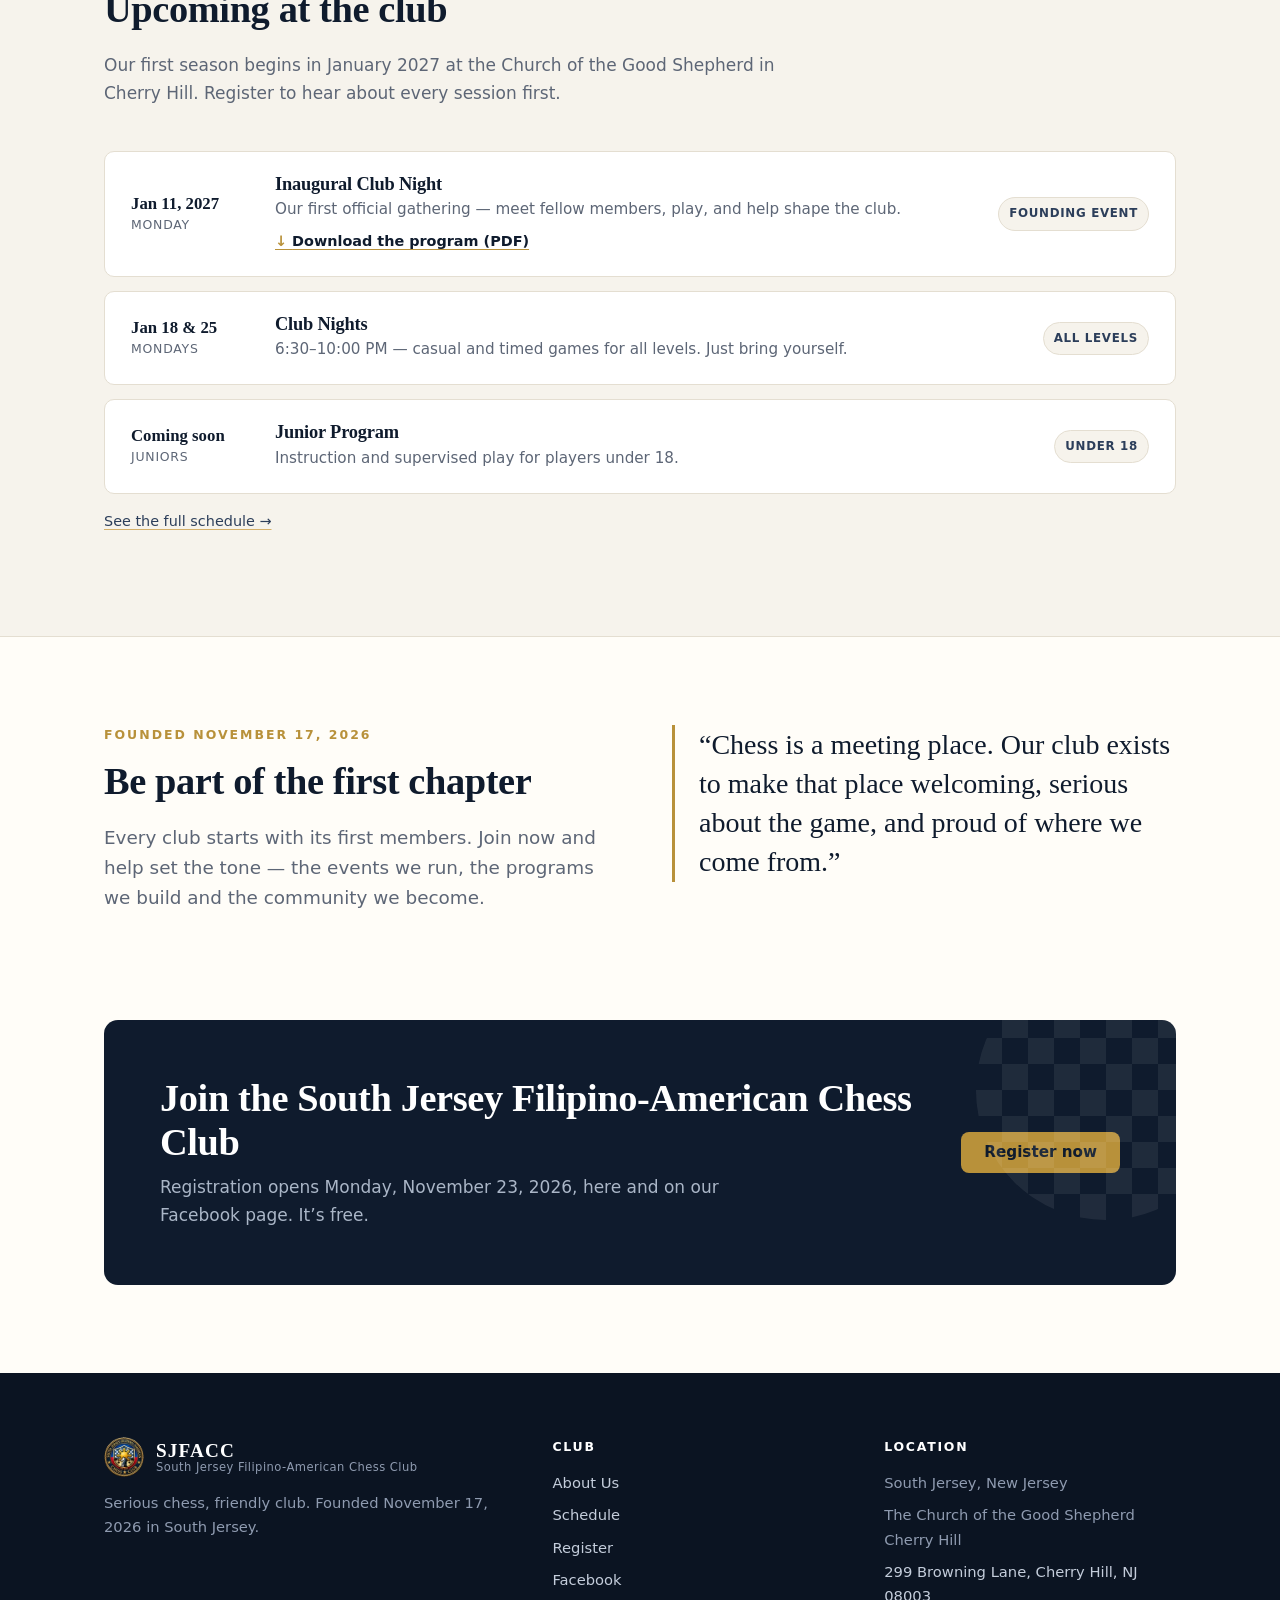
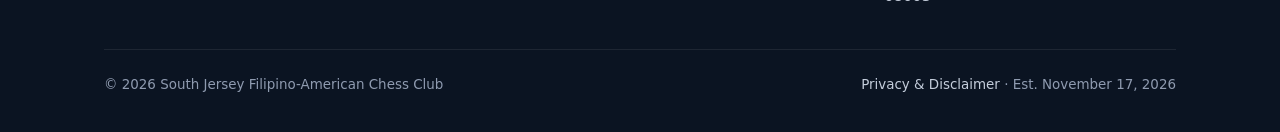
==== commit 89c4e0c7: "content: venue details (address, directions, church contact), Jan 11/18/25 2027 sessions, online reg" ====
--- a/index.html
+++ b/index.html
@@ -110,8 +110,8 @@
             <span class="badge">Founding event</span>
           </div>
           <div class="event">
-            <div class="event-date"><b>Mondays</b><small>6:30&ndash;10:00 PM</small></div>
-            <div><h3>Club Night</h3><p>Casual and timed games for all levels — just bring yourself.</p></div>
+            <div class="event-date"><b>Jan 18 &amp; 25</b><small>Mondays</small></div>
+            <div><h3>Club Nights</h3><p>6:30&ndash;10:00 PM &mdash; casual and timed games for all levels. Just bring yourself.</p></div>
             <span class="badge">All levels</span>
           </div>
           <div class="event">
@@ -140,7 +140,7 @@
         <div class="cta">
           <div>
             <h2>Join the South Jersey Filipino-American Chess Club</h2>
-            <p>Registration is free to express interest. We'll contact you with membership details and our first event dates.</p>
+            <p>Registration opens Monday, November 23, 2026, here and on our Facebook page. It&rsquo;s free.</p>
           </div>
           <a class="btn btn-gold" href="/register.html">Register now</a>
         </div>
@@ -164,7 +164,7 @@
         </div>
         <div>
           <h4>Location</h4>
-          <ul><li>South Jersey, New Jersey</li><li>The Church of the Good Shepherd, Cherry Hill</li></ul>
+          <ul><li>South Jersey, New Jersey</li><li>The Church of the Good Shepherd Cherry Hill</li><li><a href="https://www.google.com/maps/search/?api=1&amp;query=299+Browning+Lane%2C+Cherry+Hill%2C+NJ+08003" rel="noopener">299 Browning Lane, Cherry Hill, NJ 08003</a></li></ul>
         </div>
       </div>
       <div class="footer-bottom">
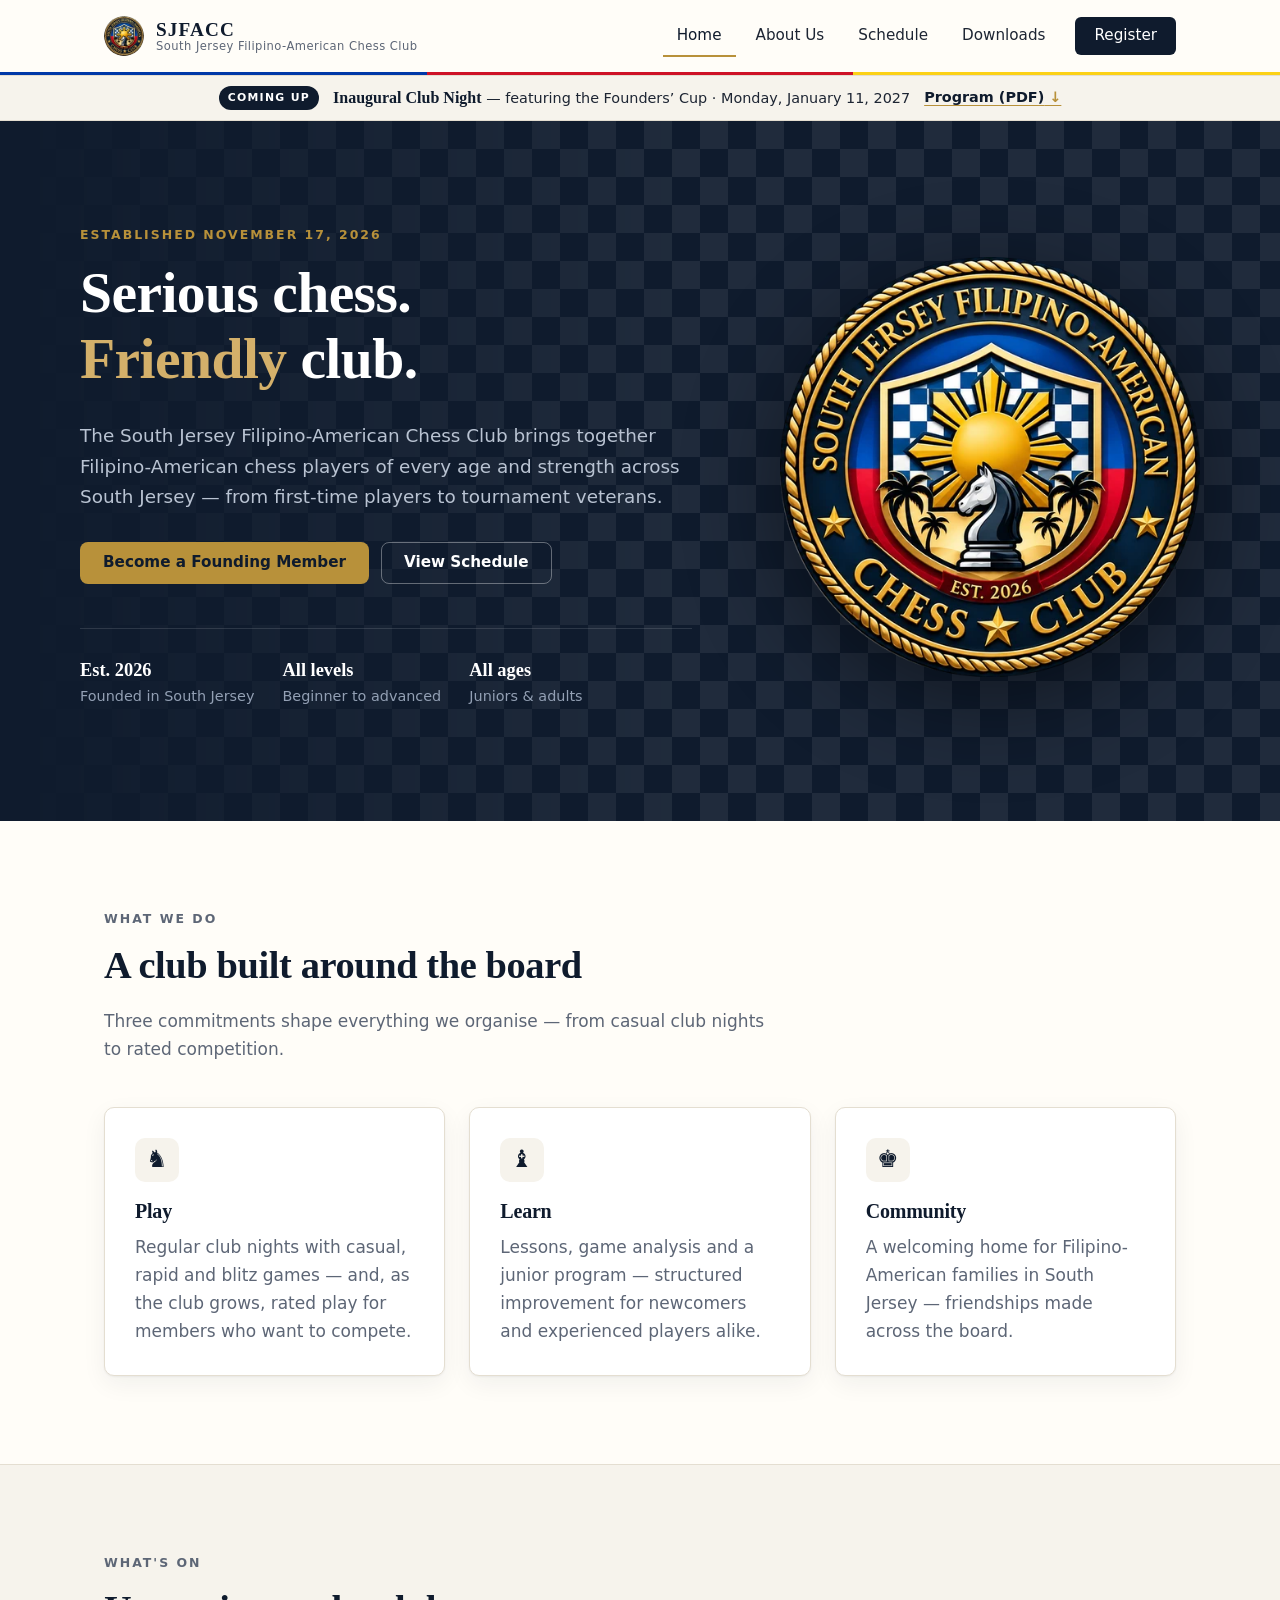
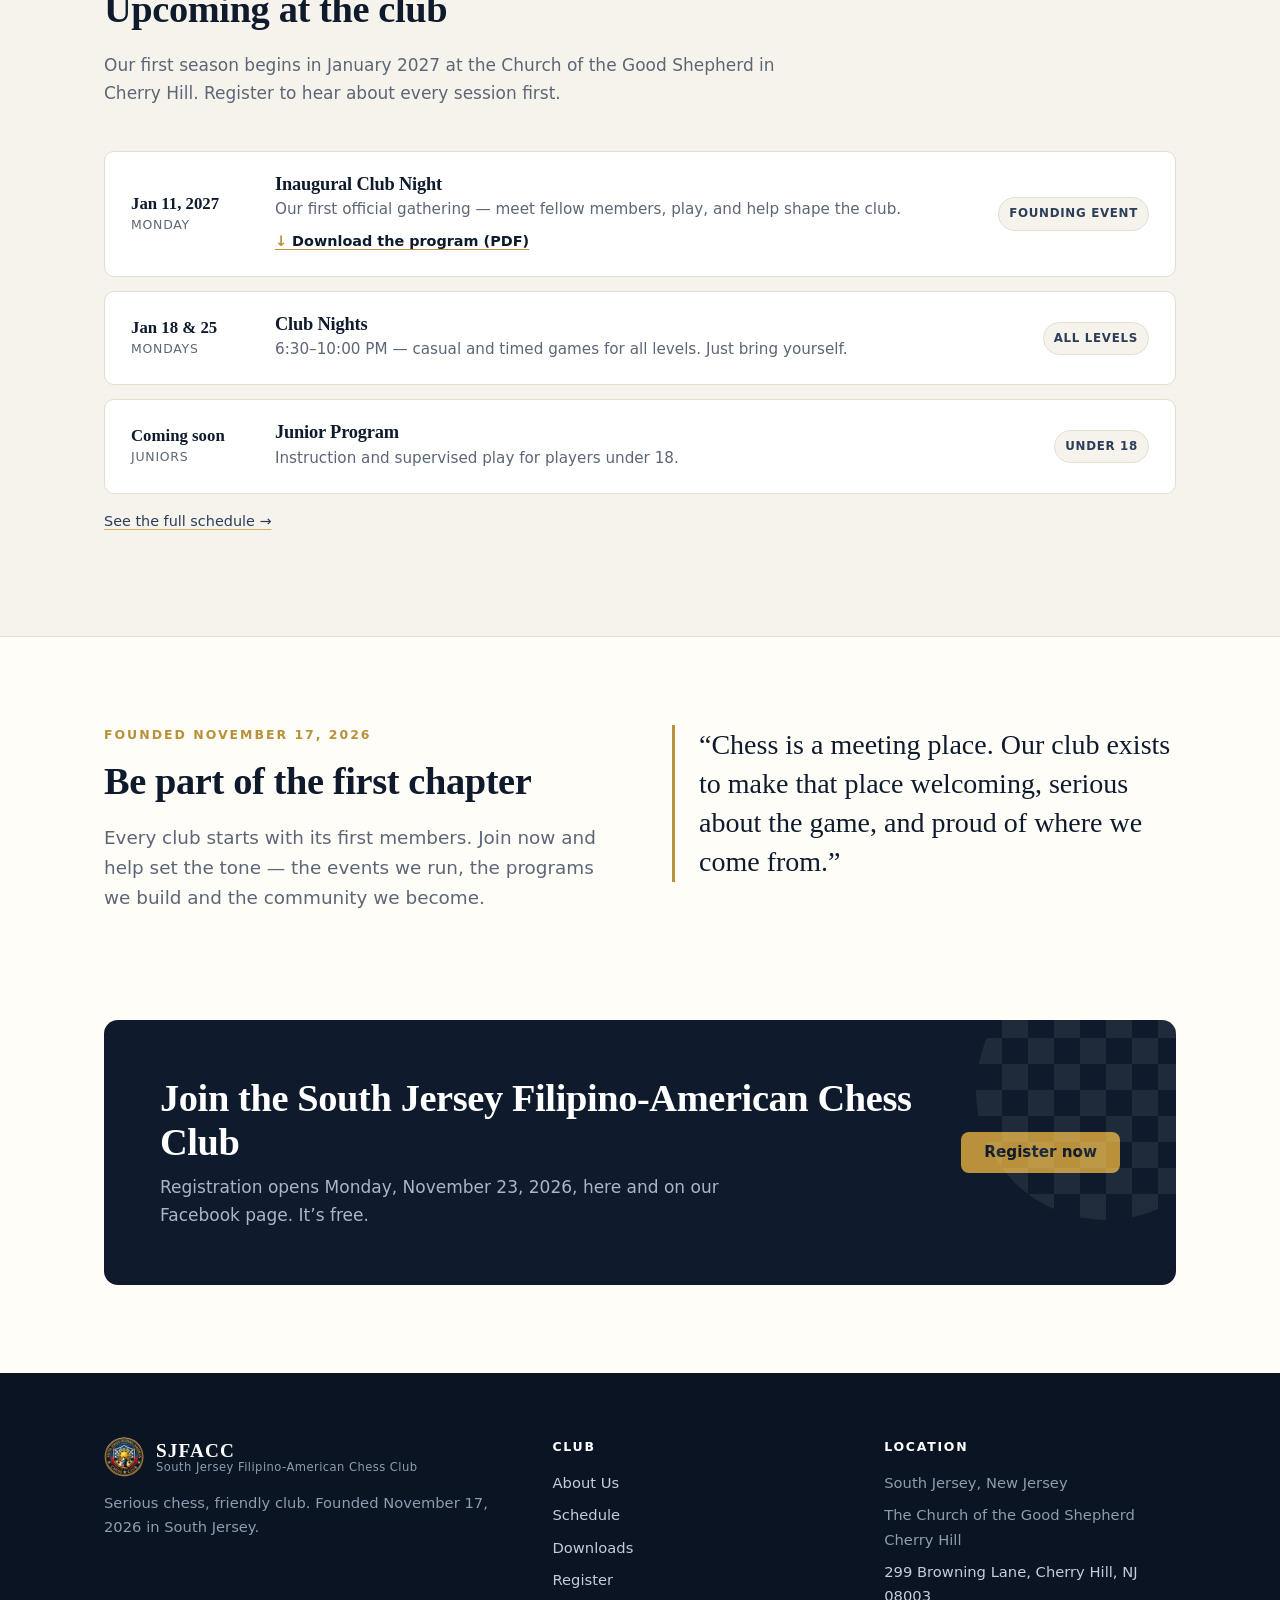
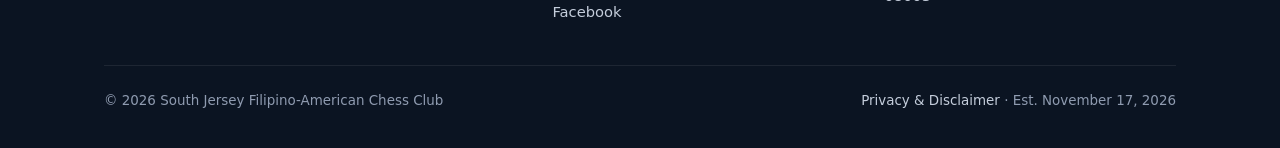
==== commit f634c43f: "feat: Downloads page (event program, club flyers) in the menu and footer Co-Authored-By: Claude Opus" ====
--- a/index.html
+++ b/index.html
@@ -33,6 +33,7 @@
         <li><a href="/" aria-current="page">Home</a></li>
         <li><a href="/about.html">About Us</a></li>
         <li><a href="/schedule.html">Schedule</a></li>
+        <li><a href="/downloads.html">Downloads</a></li>
         <li><a class="btn btn-primary" href="/register.html">Register</a></li>
       </ul>
     </div>
@@ -160,7 +161,7 @@
         </div>
         <div>
           <h4>Club</h4>
-          <ul><li><a href="/about.html">About Us</a></li><li><a href="/schedule.html">Schedule</a></li><li><a href="/register.html">Register</a></li><li><a href="https://www.facebook.com/profile.php?id=61596920540950" rel="noopener">Facebook</a></li></ul>
+          <ul><li><a href="/about.html">About Us</a></li><li><a href="/schedule.html">Schedule</a></li><li><a href="/downloads.html">Downloads</a></li><li><a href="/register.html">Register</a></li><li><a href="https://www.facebook.com/profile.php?id=61596920540950" rel="noopener">Facebook</a></li></ul>
         </div>
         <div>
           <h4>Location</h4>
--- a/styles.css
+++ b/styles.css
@@ -205,6 +205,26 @@
 .event-link::before { content: "\2193  "; color: var(--gold); }
 .event { scroll-margin-top: 96px; }
 
+/* Downloads */
+.docs { display: grid; grid-template-columns: repeat(3, 1fr); gap: 24px; }
+.doc-card { display: flex; flex-direction: column; }
+.doc-card h3 { margin: 4px 0 6px; }
+.doc-card p { flex: 1; }
+.doc-icon { width: 46px; height: 56px; border-radius: 6px; background: var(--ivory); border: 1px solid var(--line); color: var(--ph-red); font: 700 .72rem/56px var(--sans); text-align: center; letter-spacing: .06em; margin-bottom: 14px; }
+.doc-meta { font-size: .82rem; color: var(--muted); margin-top: 12px !important; flex: 0 !important; }
+.doc-card .btn { margin-top: 16px; align-self: flex-start; }
+@media (max-width: 960px) { .docs { grid-template-columns: 1fr; } }
+
+/* Officers (About Us) */
+.officers { display: grid; grid-template-columns: repeat(4, 1fr); gap: 18px; }
+.officer { padding: 24px; text-align: center; }
+.officer-photo { width: 96px; height: 96px; margin: 0 auto 14px; border-radius: 50%; background: var(--ivory); border: 1px solid var(--line); color: #c9c2b2; display: grid; place-items: center; overflow: hidden; }
+.officer-photo svg { width: 64px; height: 64px; margin-top: 10px; }
+.officer h3 { font-size: 1.1rem; margin: 0 0 4px; }
+.officer-status { font-size: .74rem !important; font-weight: 600; letter-spacing: .12em; text-transform: uppercase; color: var(--gold) !important; }
+.officers-sub { margin: 36px 0 16px; font-size: 1.15rem; }
+@media (max-width: 960px) { .officers { grid-template-columns: repeat(2, 1fr); } }
+
 /* Privacy & Disclaimer page */
 .draft-banner { max-width: 760px; margin: 0 0 40px; padding: 18px 22px; border-radius: var(--radius); background: #fff8e6; border: 1px solid #ecd9a6; border-left: 4px solid var(--gold); }
 .draft-banner strong { display: block; font-family: var(--serif); color: var(--ink); font-size: 1.1rem; margin-bottom: 4px; }
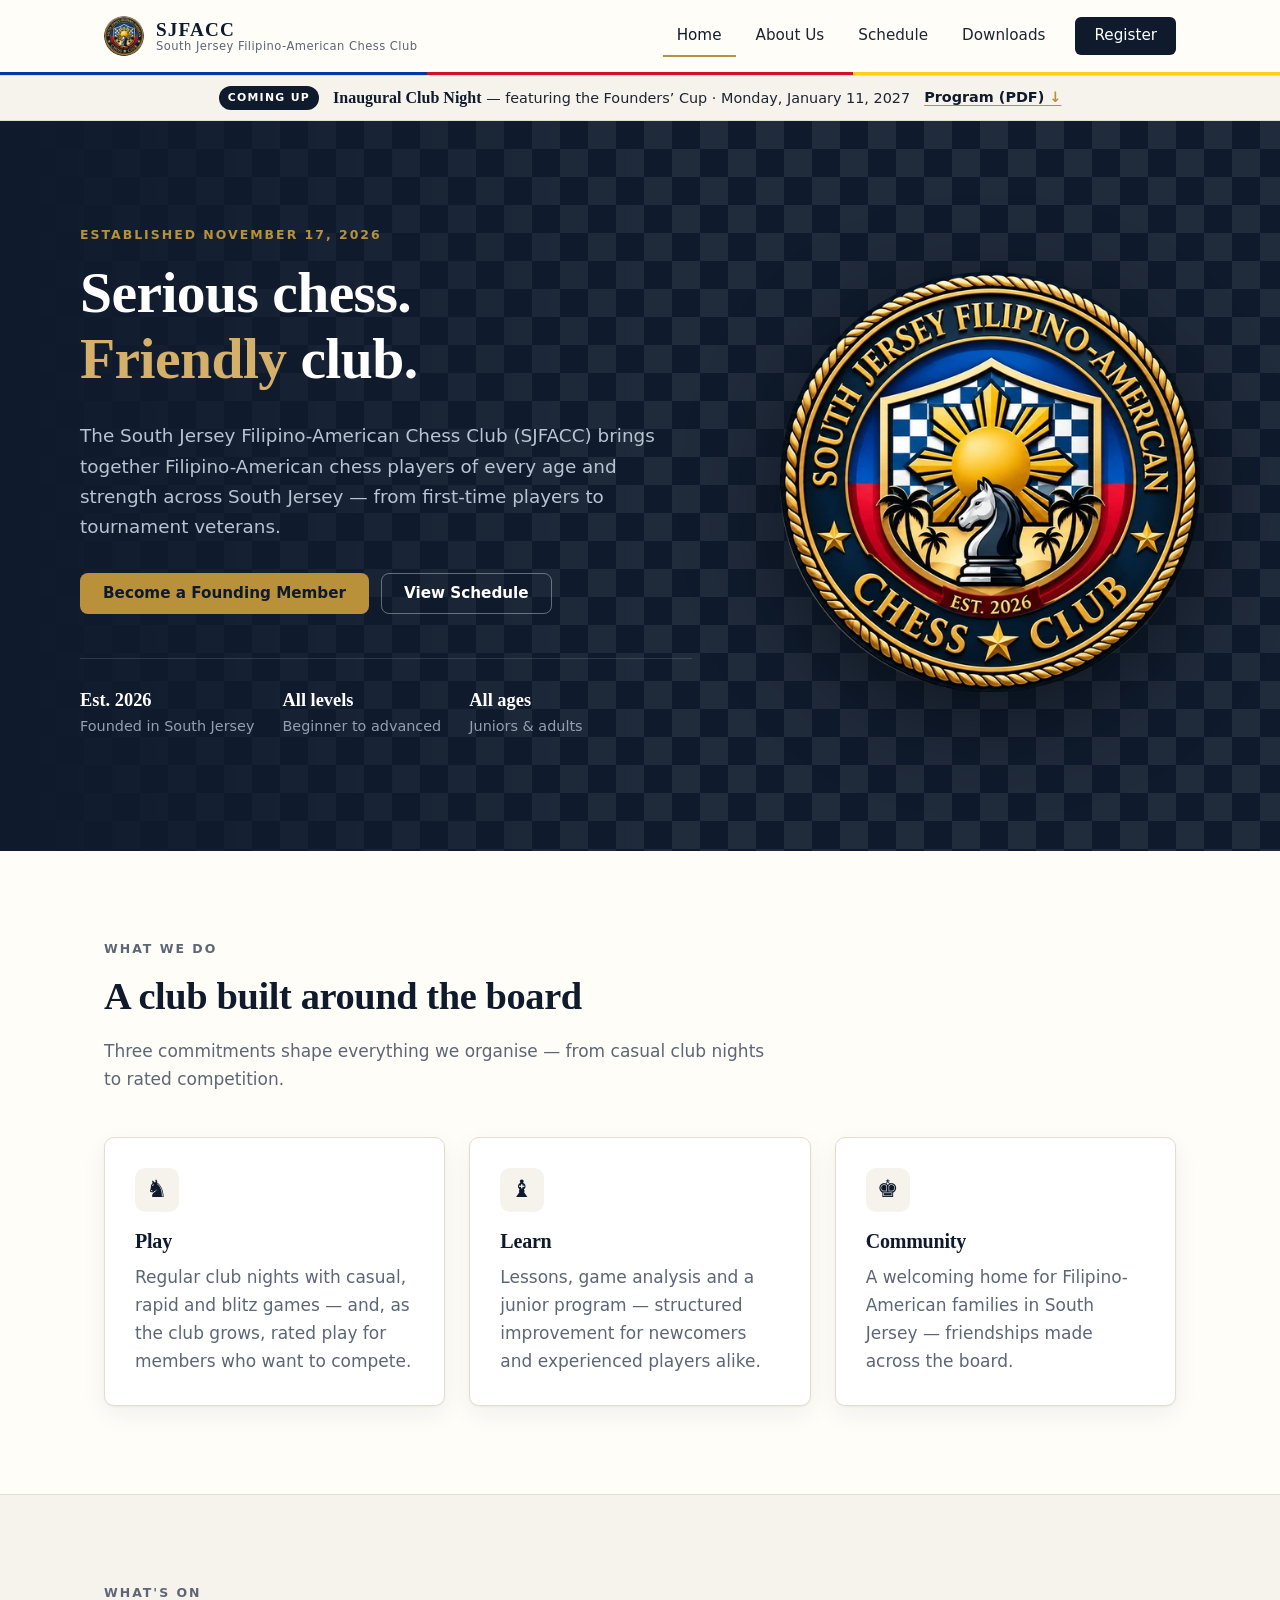
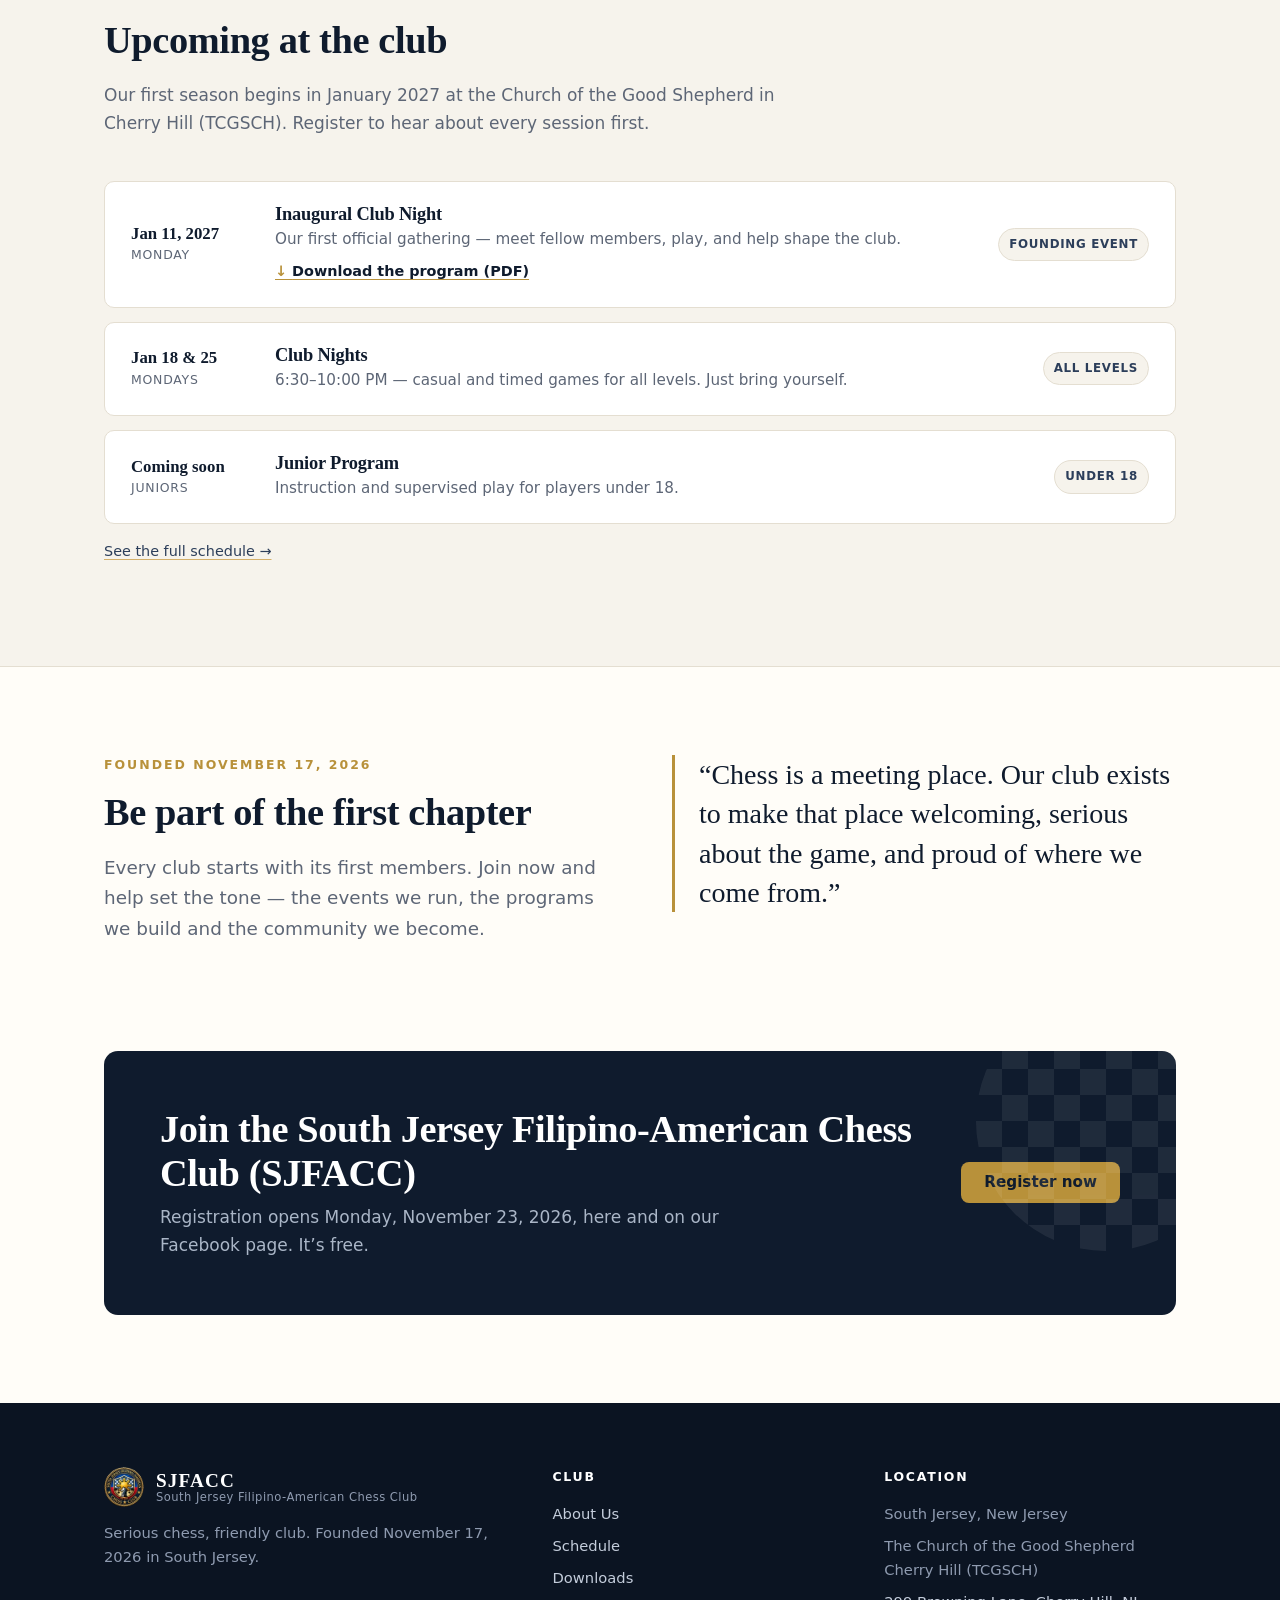
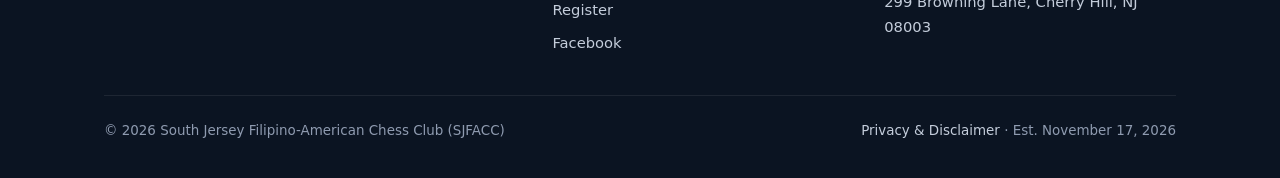
==== commit f4f0877d: "Name the venue and club with their abbreviations: (TCGSCH), (SJFACC); refreshed downloads Co-Authore" ====
--- a/index.html
+++ b/index.html
@@ -4,10 +4,10 @@
   <meta charset="utf-8">
   <meta name="viewport" content="width=device-width, initial-scale=1">
   <title>South Jersey Filipino-American Chess Club | SJFACC</title>
-  <meta name="description" content="The South Jersey Filipino-American Chess Club — a home for players of every strength. Club nights, rated play, junior training and community. Founded November 17, 2026.">
+  <meta name="description" content="The South Jersey Filipino-American Chess Club (SJFACC) — a home for players of every strength. Club nights, rated play, junior training and community. Founded November 17, 2026.">
   <link rel="canonical" href="https://sjfacc.org/">
   <meta property="og:type" content="website">
-  <meta property="og:title" content="South Jersey Filipino-American Chess Club">
+  <meta property="og:title" content="South Jersey Filipino-American Chess Club (SJFACC)">
   <meta property="og:description" content="Serious, friendly chess in South Jersey. Founded November 17, 2026.">
   <meta property="og:url" content="https://sjfacc.org/">
   <meta name="theme-color" content="#0f1b2d">
@@ -53,7 +53,7 @@
         <div>
           <p class="eyebrow">Established November 17, 2026</p>
           <h1>Serious chess.<br><em>Friendly</em> club.</h1>
-          <p class="lead">The South Jersey Filipino-American Chess Club brings together Filipino-American chess players of every age and strength across South Jersey — from first-time players to tournament veterans.</p>
+          <p class="lead">The South Jersey Filipino-American Chess Club (SJFACC) brings together Filipino-American chess players of every age and strength across South Jersey — from first-time players to tournament veterans.</p>
           <div class="hero-actions">
             <a class="btn btn-gold" href="/register.html">Become a Founding Member</a>
             <a class="btn btn-ghost" href="/schedule.html">View Schedule</a>
@@ -102,7 +102,7 @@
         <div class="section-head">
           <p class="eyebrow">What's on</p>
           <h2>Upcoming at the club</h2>
-          <p>Our first season begins in January 2027 at the Church of the Good Shepherd in Cherry Hill. Register to hear about every session first.</p>
+          <p>Our first season begins in January 2027 at the Church of the Good Shepherd in Cherry Hill (TCGSCH). Register to hear about every session first.</p>
         </div>
         <div class="events">
           <div class="event">
@@ -140,7 +140,7 @@
       <div class="container">
         <div class="cta">
           <div>
-            <h2>Join the South Jersey Filipino-American Chess Club</h2>
+            <h2>Join the South Jersey Filipino-American Chess Club (SJFACC)</h2>
             <p>Registration opens Monday, November 23, 2026, here and on our Facebook page. It&rsquo;s free.</p>
           </div>
           <a class="btn btn-gold" href="/register.html">Register now</a>
@@ -165,11 +165,11 @@
         </div>
         <div>
           <h4>Location</h4>
-          <ul><li>South Jersey, New Jersey</li><li>The Church of the Good Shepherd Cherry Hill</li><li><a href="https://www.google.com/maps/search/?api=1&amp;query=299+Browning+Lane%2C+Cherry+Hill%2C+NJ+08003" rel="noopener">299 Browning Lane, Cherry Hill, NJ 08003</a></li></ul>
+          <ul><li>South Jersey, New Jersey</li><li>The Church of the Good Shepherd Cherry Hill (TCGSCH)</li><li><a href="https://www.google.com/maps/search/?api=1&amp;query=299+Browning+Lane%2C+Cherry+Hill%2C+NJ+08003" rel="noopener">299 Browning Lane, Cherry Hill, NJ 08003</a></li></ul>
         </div>
       </div>
       <div class="footer-bottom">
-        <span>&copy; <span data-year>2026</span> South Jersey Filipino-American Chess Club</span>
+        <span>&copy; <span data-year>2026</span> South Jersey Filipino-American Chess Club (SJFACC)</span>
         <span><a href="/privacy.html">Privacy &amp; Disclaimer</a> · Est. November 17, 2026</span>
       </div>
     </div>
--- a/styles.css
+++ b/styles.css
@@ -281,3 +281,17 @@
   .brand-sub { font-size: .62rem; letter-spacing: 0; white-space: nowrap; }
 }
 @media (prefers-reduced-motion: reduce) { html { scroll-behavior: auto; } * { transition: none !important; } }
+
+/* Membership form and waiver (generated by scripts/make-membership-form.py) */
+input[type=date] { font: inherit; font-size: .98rem; color: var(--text); background: var(--paper); border: 1px solid #d6cfbf; border-radius: 8px; padding: 11px 14px; width: 100%; }
+.form-intro { margin: 0 0 8px; font-size: .92rem; color: var(--muted); }
+.form-sec { font-size: 1.12rem; margin: 30px 0 12px; padding-bottom: 6px; border-bottom: 1.5px solid var(--gold); }
+.form-sec span:not(.hint) { color: var(--gold); margin-right: 8px; }
+.form-sec .hint { font-family: var(--sans); font-size: .85rem; }
+.waiver { font-size: .94rem; color: var(--text); }
+.waiver p { margin: 0 0 10px; }
+.waiver ul { margin: 0 0 10px; padding-left: 1.2em; }
+.waiver li::marker { color: var(--gold); }
+.checks--3 { grid-template-columns: repeat(3, 1fr); }
+.sr-only { position: absolute; width: 1px; height: 1px; overflow: hidden; clip: rect(0 0 0 0); white-space: nowrap; }
+@media (max-width: 560px) { .checks--3 { grid-template-columns: 1fr; } }
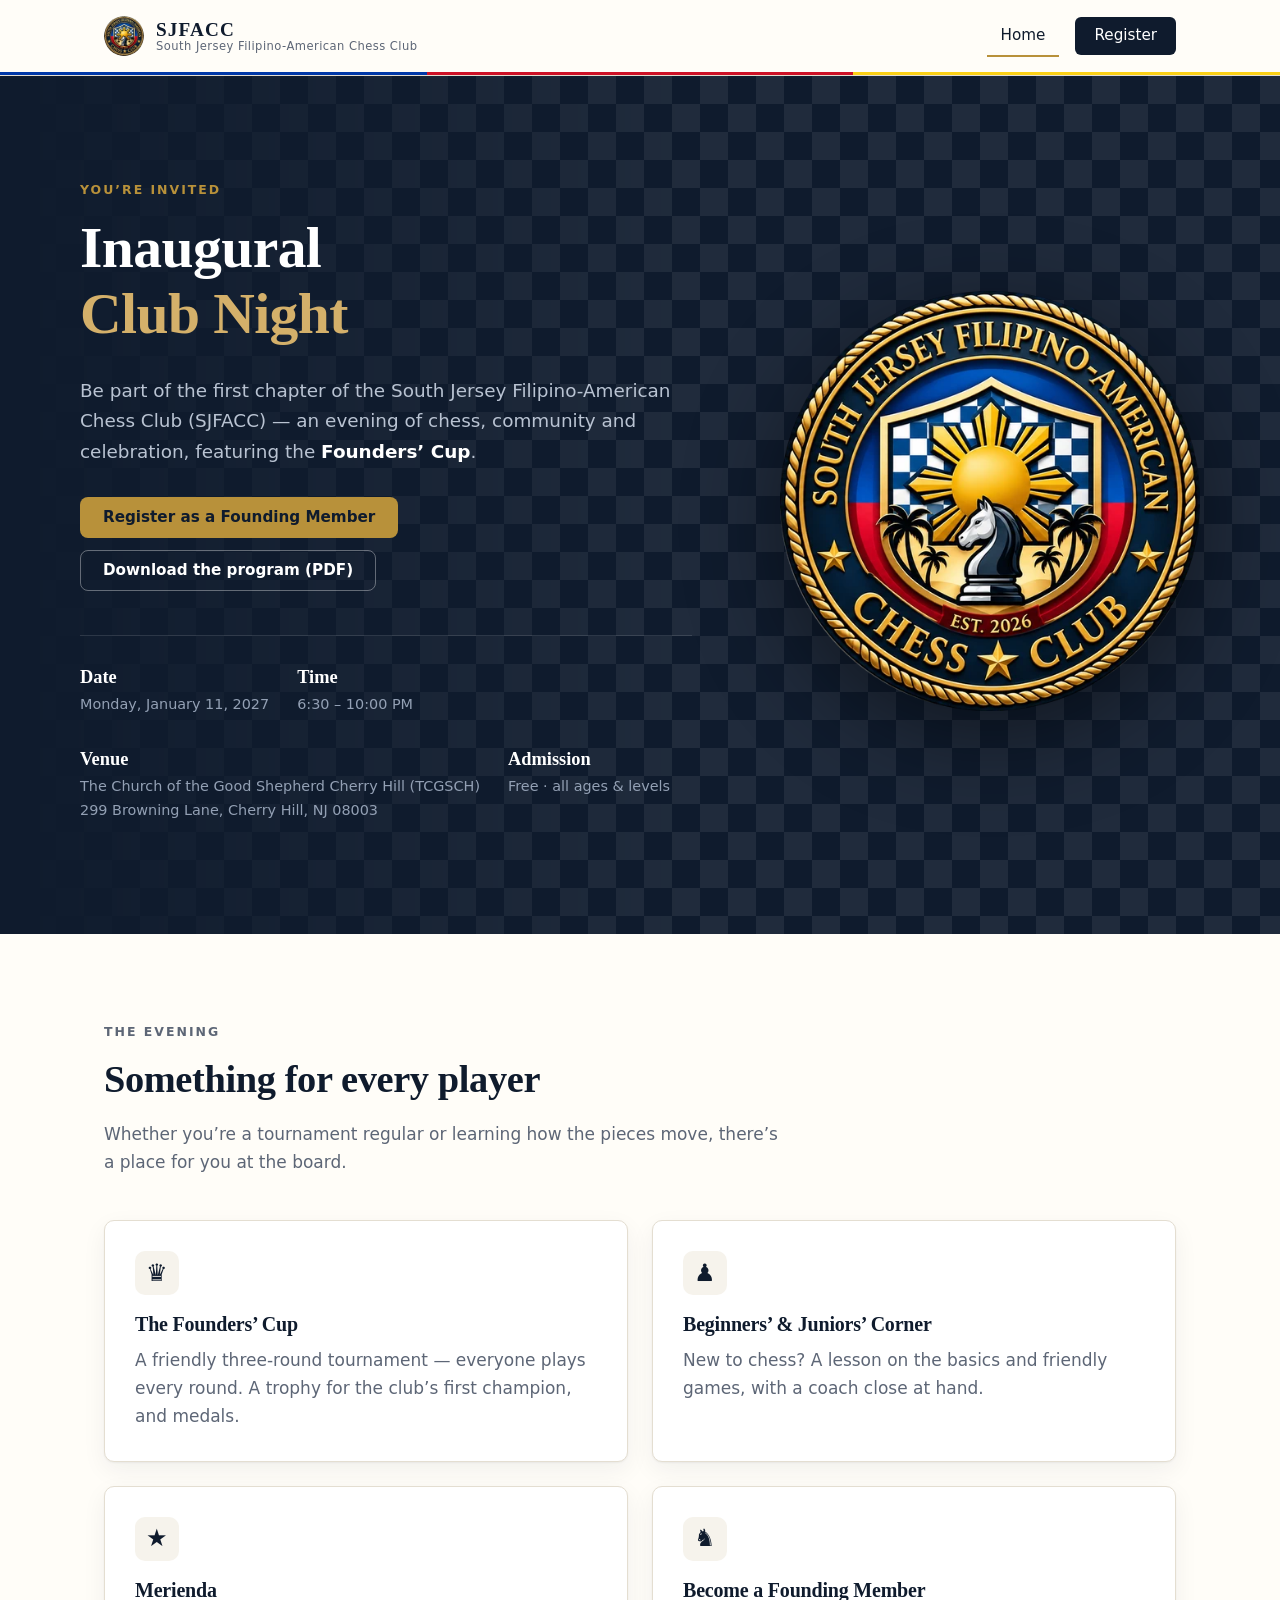
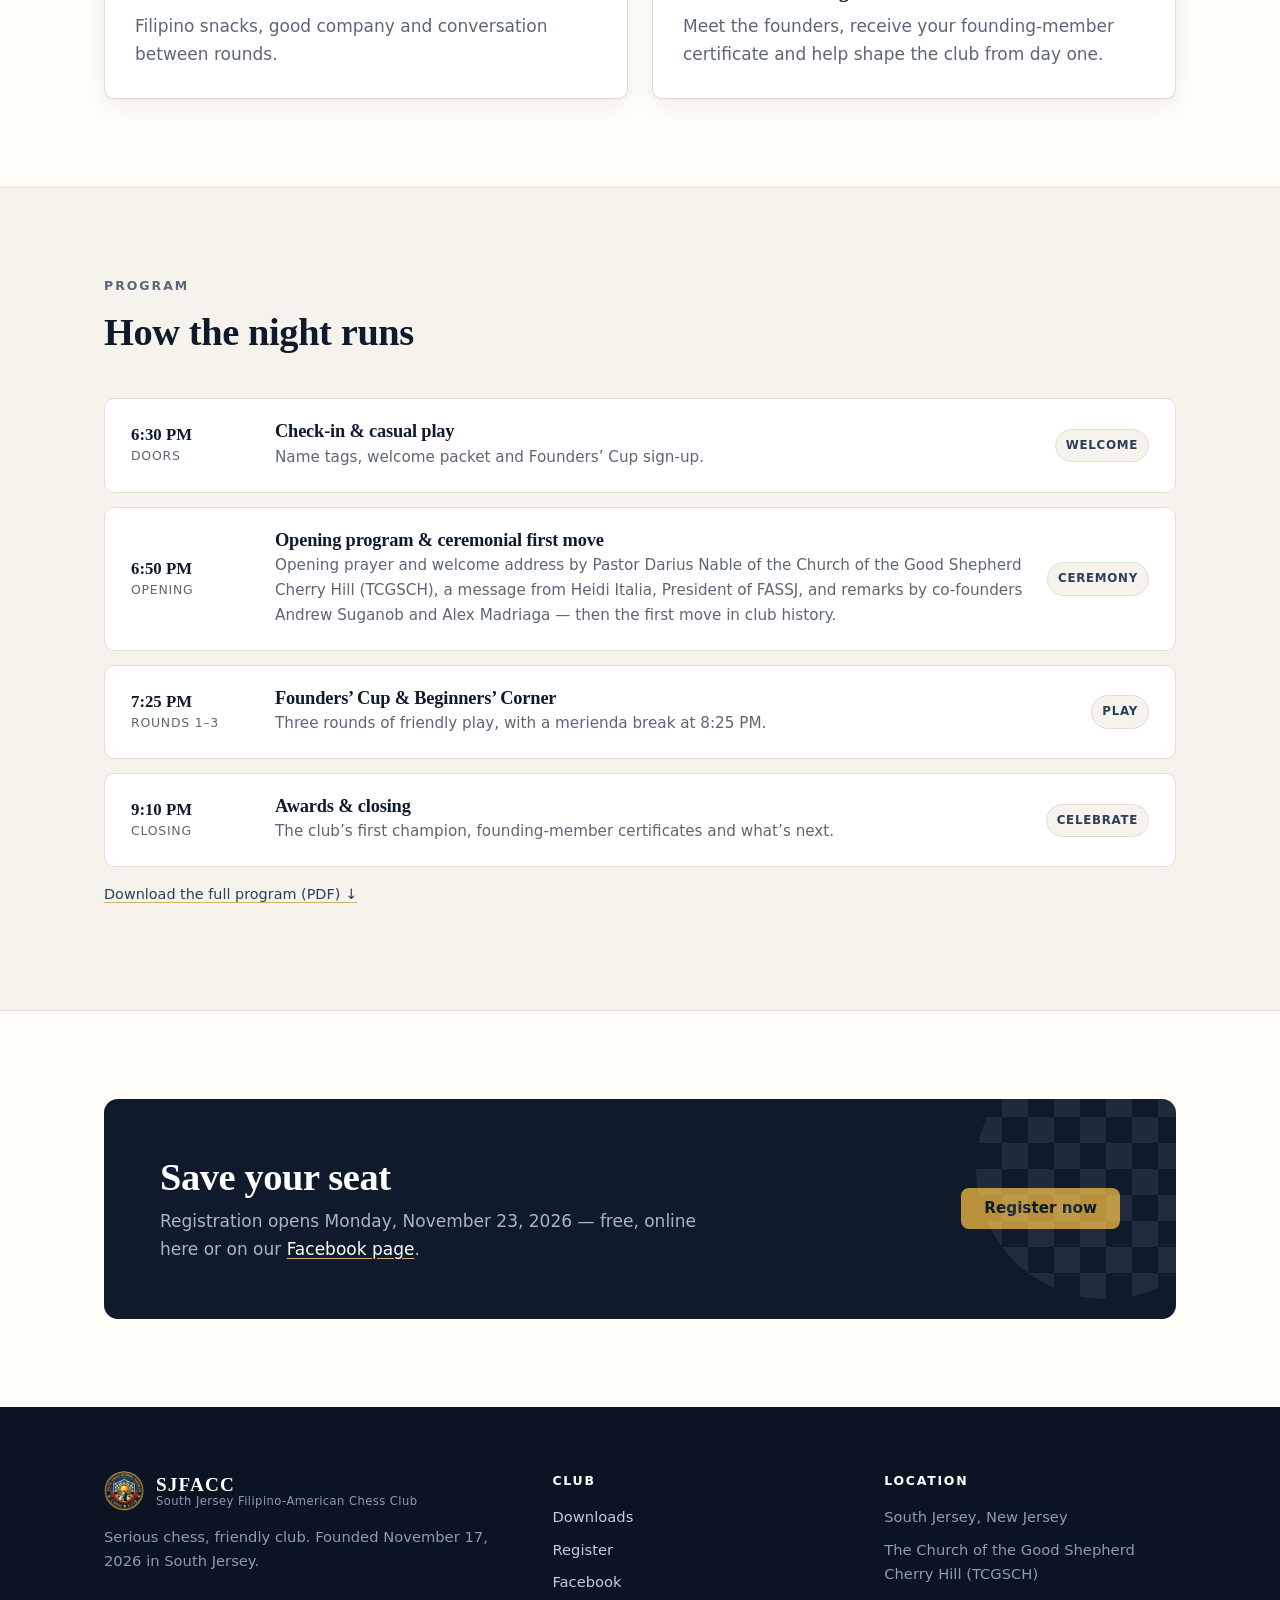
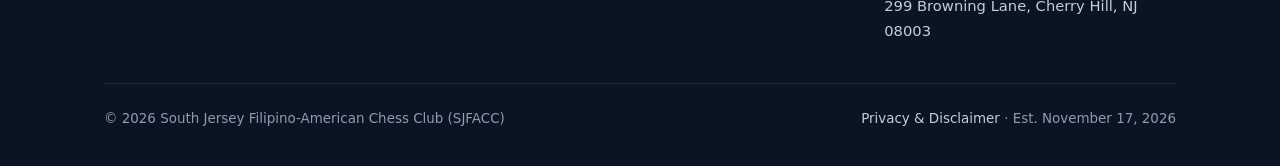
==== commit 21b3bfdd: "Pre-launch invitation version of a26729a (built by scripts/make-prelaunch.py) Co-Authored-By: Claude" ====
--- a/index.html
+++ b/index.html
@@ -3,12 +3,12 @@
 <head>
   <meta charset="utf-8">
   <meta name="viewport" content="width=device-width, initial-scale=1">
-  <title>South Jersey Filipino-American Chess Club | SJFACC</title>
-  <meta name="description" content="The South Jersey Filipino-American Chess Club (SJFACC) — a home for players of every strength. Club nights, rated play, junior training and community. Founded November 17, 2026.">
+  <title>Inaugural Club Night | South Jersey Filipino-American Chess Club (SJFACC)</title>
+  <meta name="description" content="You're invited to the Inaugural Club Night of the South Jersey Filipino-American Chess Club (SJFACC), featuring the Founders' Cup. All ages, all levels, free admission.">
   <link rel="canonical" href="https://sjfacc.org/">
   <meta property="og:type" content="website">
-  <meta property="og:title" content="South Jersey Filipino-American Chess Club (SJFACC)">
-  <meta property="og:description" content="Serious, friendly chess in South Jersey. Founded November 17, 2026.">
+  <meta property="og:title" content="Inaugural Club Night | SJFACC">
+  <meta property="og:description" content="You're invited: an evening of chess, community and celebration, featuring the Founders' Cup.">
   <meta property="og:url" content="https://sjfacc.org/">
   <meta name="theme-color" content="#0f1b2d">
   <link rel="icon" type="image/png" sizes="32x32" href="/assets/favicon-32.png">
@@ -31,37 +31,28 @@
       <button class="menu-toggle" aria-expanded="false" aria-controls="nav-links" aria-label="Open menu"><svg width="20" height="20" viewBox="0 0 20 20" aria-hidden="true"><path d="M3 6h14M3 10h14M3 14h14" stroke="currentColor" stroke-width="1.8" stroke-linecap="round"/></svg></button>
       <ul class="nav-links" id="nav-links">
         <li><a href="/" aria-current="page">Home</a></li>
-        <li><a href="/about.html">About Us</a></li>
-        <li><a href="/schedule.html">Schedule</a></li>
-        <li><a href="/downloads.html">Downloads</a></li>
         <li><a class="btn btn-primary" href="/register.html">Register</a></li>
       </ul>
     </div>
     <div class="tricolor" aria-hidden="true"></div>
   </header>
-  <div class="announce">
-    <div class="container announce-inner">
-      <span class="announce-tag">Coming up</span>
-      <span class="announce-text"><a href="/schedule.html#inaugural"><b>Inaugural Club Night</b></a> <span class="announce-extra">&mdash; featuring the Founders&rsquo; Cup</span> &middot; Monday, January 11, 2027</span>
-      <a class="announce-link" href="/downloads/sjfacc-inaugural-club-night-program.pdf" download>Program (PDF)</a>
-    </div>
-  </div>
 
   <main id="main">
     <section class="hero">
       <div class="container hero-inner">
         <div>
-          <p class="eyebrow">Established November 17, 2026</p>
-          <h1>Serious chess.<br><em>Friendly</em> club.</h1>
-          <p class="lead">The South Jersey Filipino-American Chess Club (SJFACC) brings together Filipino-American chess players of every age and strength across South Jersey — from first-time players to tournament veterans.</p>
+          <p class="eyebrow">You&rsquo;re invited</p>
+          <h1>Inaugural<br><em>Club Night</em></h1>
+          <p class="lead">Be part of the first chapter of the South Jersey Filipino-American Chess Club (SJFACC) &mdash; an evening of chess, community and celebration, featuring the <strong style="color:#fff">Founders&rsquo; Cup</strong>.</p>
           <div class="hero-actions">
-            <a class="btn btn-gold" href="/register.html">Become a Founding Member</a>
-            <a class="btn btn-ghost" href="/schedule.html">View Schedule</a>
+            <a class="btn btn-gold" href="/register.html">Register as a Founding Member</a>
+            <a class="btn btn-ghost" href="/downloads/sjfacc-inaugural-club-night-program.pdf" download>Download the program (PDF)</a>
           </div>
           <div class="hero-meta">
-            <div><strong>Est. 2026</strong><span>Founded in South Jersey</span></div>
-            <div><strong>All levels</strong><span>Beginner to advanced</span></div>
-            <div><strong>All ages</strong><span>Juniors &amp; adults</span></div>
+            <div><strong>Date</strong><span>Monday, January 11, 2027</span></div>
+            <div><strong>Time</strong><span>6:30 &ndash; 10:00 PM</span></div>
+            <div><strong>Venue</strong><span>The Church of the Good Shepherd Cherry Hill (TCGSCH)<br>299 Browning Lane, Cherry Hill, NJ 08003</span></div>
+            <div><strong>Admission</strong><span>Free &middot; all ages &amp; levels</span></div>
           </div>
         </div>
         <div class="hero-crest">
@@ -73,26 +64,15 @@
     <section class="section">
       <div class="container">
         <div class="section-head">
-          <p class="eyebrow">What we do</p>
-          <h2>A club built around the board</h2>
-          <p>Three commitments shape everything we organise — from casual club nights to rated competition.</p>
+          <p class="eyebrow">The evening</p>
+          <h2>Something for every player</h2>
+          <p>Whether you&rsquo;re a tournament regular or learning how the pieces move, there&rsquo;s a place for you at the board.</p>
         </div>
-        <div class="grid-3">
-          <article class="card">
-            <div class="card-icon" aria-hidden="true">&#9822;</div>
-            <h3>Play</h3>
-            <p>Regular club nights with casual, rapid and blitz games — and, as the club grows, rated play for members who want to compete.</p>
-          </article>
-          <article class="card">
-            <div class="card-icon" aria-hidden="true">&#9821;</div>
-            <h3>Learn</h3>
-            <p>Lessons, game analysis and a junior program — structured improvement for newcomers and experienced players alike.</p>
-          </article>
-          <article class="card">
-            <div class="card-icon" aria-hidden="true">&#9818;</div>
-            <h3>Community</h3>
-            <p>A welcoming home for Filipino-American families in South Jersey — friendships made across the board.</p>
-          </article>
+        <div class="grid-2">
+          <article class="card"><div class="card-icon" aria-hidden="true">&#9819;</div><h3>The Founders&rsquo; Cup</h3><p>A friendly three-round tournament &mdash; everyone plays every round. A trophy for the club&rsquo;s first champion, and medals.</p></article>
+          <article class="card"><div class="card-icon" aria-hidden="true">&#9823;</div><h3>Beginners&rsquo; &amp; Juniors&rsquo; Corner</h3><p>New to chess? A lesson on the basics and friendly games, with a coach close at hand.</p></article>
+          <article class="card"><div class="card-icon" aria-hidden="true">&#9733;</div><h3>Merienda</h3><p>Filipino snacks, good company and conversation between rounds.</p></article>
+          <article class="card"><div class="card-icon" aria-hidden="true">&#9822;</div><h3>Become a Founding Member</h3><p>Meet the founders, receive your founding-member certificate and help shape the club from day one.</p></article>
         </div>
       </div>
     </section>
@@ -100,48 +80,25 @@
     <section class="section section--ivory">
       <div class="container">
         <div class="section-head">
-          <p class="eyebrow">What's on</p>
-          <h2>Upcoming at the club</h2>
-          <p>Our first season begins in January 2027 at the Church of the Good Shepherd in Cherry Hill (TCGSCH). Register to hear about every session first.</p>
+          <p class="eyebrow">Program</p>
+          <h2>How the night runs</h2>
         </div>
         <div class="events">
-          <div class="event">
-            <div class="event-date"><b>Jan 11, 2027</b><small>Monday</small></div>
-            <div><h3>Inaugural Club Night</h3><p>Our first official gathering — meet fellow members, play, and help shape the club.</p><a class="event-link" href="/downloads/sjfacc-inaugural-club-night-program.pdf" download>Download the program (PDF)</a></div>
-            <span class="badge">Founding event</span>
-          </div>
-          <div class="event">
-            <div class="event-date"><b>Jan 18 &amp; 25</b><small>Mondays</small></div>
-            <div><h3>Club Nights</h3><p>6:30&ndash;10:00 PM &mdash; casual and timed games for all levels. Just bring yourself.</p></div>
-            <span class="badge">All levels</span>
-          </div>
-          <div class="event">
-            <div class="event-date"><b>Coming soon</b><small>Juniors</small></div>
-            <div><h3>Junior Program</h3><p>Instruction and supervised play for players under 18.</p></div>
-            <span class="badge">Under 18</span>
-          </div>
+          <div class="event"><div class="event-date"><b>6:30 PM</b><small>Doors</small></div><div><h3>Check-in &amp; casual play</h3><p>Name tags, welcome packet and Founders&rsquo; Cup sign-up.</p></div><span class="badge">Welcome</span></div>
+          <div class="event"><div class="event-date"><b>6:50 PM</b><small>Opening</small></div><div><h3>Opening program &amp; ceremonial first move</h3><p>Opening prayer and welcome address by Pastor Darius Nable of the Church of the Good Shepherd Cherry Hill (TCGSCH), a message from Heidi Italia, President of FASSJ, and remarks by co-founders Andrew Suganob and Alex Madriaga &mdash; then the first move in club history.</p></div><span class="badge">Ceremony</span></div>
+          <div class="event"><div class="event-date"><b>7:25 PM</b><small>Rounds 1&ndash;3</small></div><div><h3>Founders&rsquo; Cup &amp; Beginners&rsquo; Corner</h3><p>Three rounds of friendly play, with a merienda break at 8:25 PM.</p></div><span class="badge">Play</span></div>
+          <div class="event"><div class="event-date"><b>9:10 PM</b><small>Closing</small></div><div><h3>Awards &amp; closing</h3><p>The club&rsquo;s first champion, founding-member certificates and what&rsquo;s next.</p></div><span class="badge">Celebrate</span></div>
         </div>
-        <p class="note"><a href="/schedule.html">See the full schedule &rarr;</a></p>
+        <p class="note"><a href="/downloads/sjfacc-inaugural-club-night-program.pdf" download>Download the full program (PDF) &darr;</a></p>
       </div>
     </section>
 
     <section class="section">
-      <div class="container split">
-        <div>
-          <p class="eyebrow">Founded November 17, 2026</p>
-          <h2>Be part of the first chapter</h2>
-          <p class="lead">Every club starts with its first members. Join now and help set the tone — the events we run, the programs we build and the community we become.</p>
-        </div>
-        <blockquote class="quote">“Chess is a meeting place. Our club exists to make that place welcoming, serious about the game, and proud of where we come from.”</blockquote>
-      </div>
-    </section>
-
-    <section class="section" style="padding-top:0">
       <div class="container">
         <div class="cta">
           <div>
-            <h2>Join the South Jersey Filipino-American Chess Club (SJFACC)</h2>
-            <p>Registration opens Monday, November 23, 2026, here and on our Facebook page. It&rsquo;s free.</p>
+            <h2>Save your seat</h2>
+            <p>Registration opens Monday, November 23, 2026 &mdash; free, online here or on our <a href="https://www.facebook.com/profile.php?id=61596920540950" rel="noopener" style="color:#fff">Facebook page</a>.</p>
           </div>
           <a class="btn btn-gold" href="/register.html">Register now</a>
         </div>
@@ -161,7 +118,7 @@
         </div>
         <div>
           <h4>Club</h4>
-          <ul><li><a href="/about.html">About Us</a></li><li><a href="/schedule.html">Schedule</a></li><li><a href="/downloads.html">Downloads</a></li><li><a href="/register.html">Register</a></li><li><a href="https://www.facebook.com/profile.php?id=61596920540950" rel="noopener">Facebook</a></li></ul>
+          <ul><li><a href="/downloads.html">Downloads</a></li><li><a href="/register.html">Register</a></li><li><a href="https://www.facebook.com/profile.php?id=61596920540950" rel="noopener">Facebook</a></li></ul>
         </div>
         <div>
           <h4>Location</h4>
--- a/styles.css
+++ b/styles.css
@@ -295,3 +295,9 @@
 .checks--3 { grid-template-columns: repeat(3, 1fr); }
 .sr-only { position: absolute; width: 1px; height: 1px; overflow: hidden; clip: rect(0 0 0 0); white-space: nowrap; }
 @media (max-width: 560px) { .checks--3 { grid-template-columns: 1fr; } }
+
+/* Downloads: recommended (black-and-white) card */
+.btn-outline { border-color: var(--ink); color: var(--ink); background: #fff; }
+.btn-outline:hover { background: var(--ivory); color: var(--ink); }
+.doc-card--rec { border: 2px solid var(--gold); }
+.badge--rec { align-self: flex-start; margin-bottom: 12px; background: var(--gold); color: var(--ink); border-color: var(--gold); }
